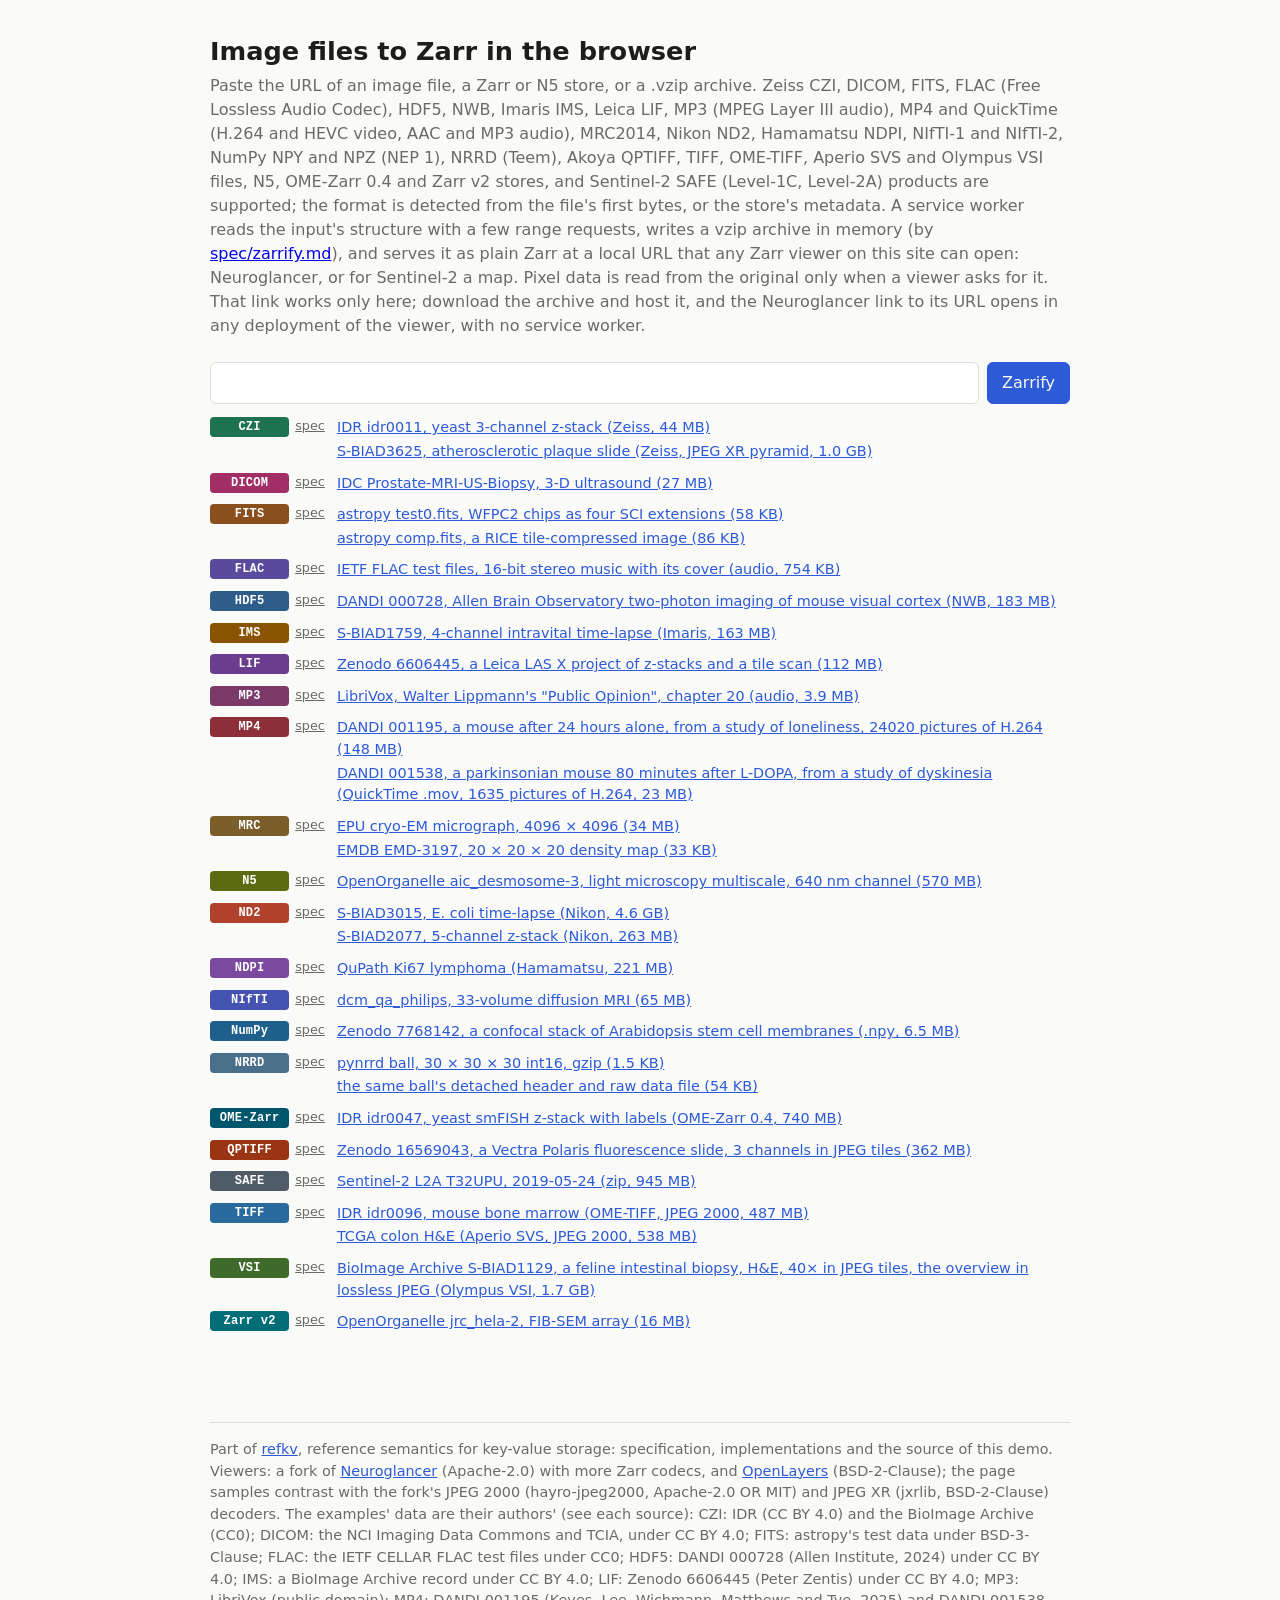
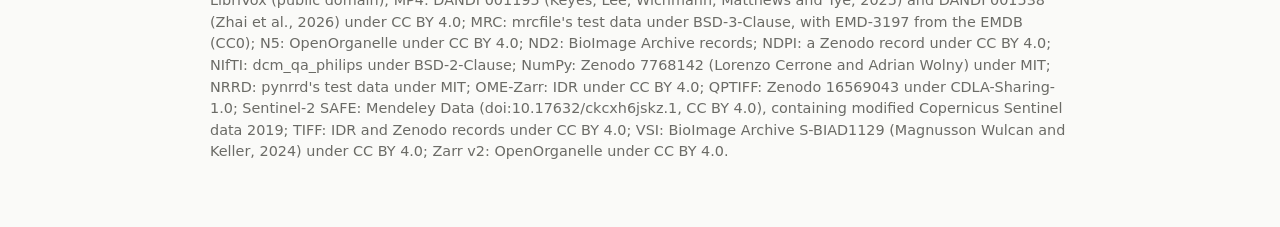
==== image-to-zarr/index.html @ edcdbd40 "chore(pages): build image-to-zarr from d-v-b/refkv@c0ade22a and d-v-b/neuroglancer@aa6cfc70" ====
<!doctype html>
<html lang="en">
<head>
<meta charset="utf-8">
<meta name="viewport" content="width=device-width, initial-scale=1">
<title>Image files to Zarr in the browser</title>
<meta name="description" content="Paste the URL of a remote image file or store, such as an OME-TIFF, a Zeiss CZI, a DICOM, an N5 or a Sentinel-2 SAFE product: a service worker zarrifies it into a vzip archive in the browser and serves it as plain Zarr, opened here in Neuroglancer or on a map. Host the archive, and its Neuroglancer link opens anywhere.">
<style>
  :root {
    --bg: #fafaf8; --fg: #1d1d1b; --muted: #6b6b66; --line: #deddd8;
    --panel: #ffffff; --accent: #2d5bd7; --error: #b3261e;
    font-family: ui-sans-serif, system-ui, -apple-system, "Segoe UI", sans-serif;
  }
  @media (prefers-color-scheme: dark) {
    :root { --bg: #141413; --fg: #ecebe6; --muted: #9b9a94; --line: #34332f;
      --panel: #1d1d1b; --accent: #8aa8ff; --error: #f2b8b5; }
  }
  body { background: var(--bg); color: var(--fg); margin: 0; line-height: 1.5; }
  main { max-width: 860px; margin: 0 auto; padding: 32px 16px 64px; }
  h1 { font-size: 1.6rem; margin: 0 0 4px; }
  p.lede { color: var(--muted); margin: 0 0 24px; }
  form { display: flex; gap: 8px; flex-wrap: wrap; }
  select { font: inherit; padding: 2px 4px; border: 1px solid var(--line); border-radius: 4px; background: var(--panel); color: var(--fg); }
  input { flex: 1 1 420px; min-width: 0; padding: 8px 10px; font: inherit; font-size: 0.9rem;
    border: 1px solid var(--line); border-radius: 6px; background: var(--panel); color: var(--fg); }
  button, a.button { padding: 8px 14px; font: inherit; border-radius: 6px; border: 1px solid var(--accent);
    background: var(--accent); color: var(--bg); cursor: pointer; text-decoration: none; display: inline-block; }
  a.button.secondary { background: transparent; color: var(--accent); }
  #status { margin: 16px 0; color: var(--muted); min-height: 1.5em; }
  #status.error { color: var(--error); }
  section { background: var(--panel); border: 1px solid var(--line); border-radius: 8px; padding: 16px; margin-top: 16px; }
  code { font-family: ui-monospace, "SF Mono", Menlo, monospace; font-size: 0.85rem; word-break: break-all; }
  table { border-collapse: collapse; width: 100%; font-size: 0.9rem; margin: 8px 0 16px; }
  th, td { text-align: left; padding: 4px 8px; border-bottom: 1px solid var(--line); }
  th { color: var(--muted); font-weight: 500; }
  .actions { display: flex; gap: 8px; flex-wrap: wrap; }
  .examples { font-size: 0.9rem; color: var(--muted); margin: 12px 0 0; padding: 0; list-style: none;
    display: grid; grid-template-columns: max-content 1fr; gap: 8px 12px; }
  .examples dt { display: flex; align-items: baseline; gap: 6px; white-space: nowrap; }
  .examples dd { margin: 0; }
  .examples dd a { color: var(--accent); display: block; padding: 1px 0; }
  .examples a.spec { color: var(--muted); font-size: 0.8rem; }
  /* a format's name, on its own color (each dark enough for white text in either theme) */
  .fmt { display: inline-block; min-width: 6.6em; box-sizing: border-box; text-align: center; padding: 1px 7px; border-radius: 4px;
    background: var(--fmt); color: #fff; font: 600 0.75rem/1.5 ui-monospace, "SF Mono", Menlo, monospace;
    letter-spacing: 0.02em; }
  @media (max-width: 560px) { .examples { grid-template-columns: 1fr; gap: 2px 12px; } .examples dd { margin-bottom: 8px; } }
  [hidden] { display: none !important; }
  .table { overflow-x: auto; }
  #view-row { margin: 4px 0; }
  #view-note { color: var(--muted); }
  p.share { color: var(--muted); font-size: 0.9rem; margin: 12px 0 0; }
  footer { margin-top: 48px; padding-top: 16px; border-top: 1px solid var(--line); font-size: 0.9rem; color: var(--muted); }
  footer a { color: var(--accent); }
</style>
</head>
<body>
<main>
  <h1>Image files to Zarr in the browser</h1>
  <p class="lede">Paste the URL of an image file, a Zarr or N5 store, or a .vzip archive.
    Zeiss CZI, DICOM, FITS, FLAC (Free Lossless Audio Codec), HDF5, NWB, Imaris IMS, Leica LIF, MP3 (MPEG Layer III audio), MP4 and QuickTime (H.264 and HEVC video, AAC and MP3 audio), MRC2014, Nikon ND2, Hamamatsu NDPI, NIfTI-1 and NIfTI-2, NumPy NPY and NPZ (NEP 1), NRRD (Teem), Akoya QPTIFF, TIFF, OME-TIFF, Aperio SVS and Olympus VSI files, N5, OME-Zarr 0.4 and Zarr v2 stores, and Sentinel-2 SAFE (Level-1C, Level-2A) products are supported;
    the format is detected from the file's
    first bytes, or the store's metadata. A service worker reads the input's structure with a few range
    requests, writes a vzip archive in memory (by <a href="https://github.com/d-v-b/refkv/blob/main/spec/zarrify.md">spec/zarrify.md</a>),
    and serves it as plain Zarr at a local URL that any Zarr viewer on this site can open: Neuroglancer, or
    for Sentinel-2 a map. Pixel data is read from the original only when a viewer asks for it.
    That link works only here; download the archive and host it, and the Neuroglancer link to its URL
    opens in any deployment of the viewer, with no service worker.</p>
  <form id="form">
    <input id="url" type="url" required aria-label="image file or refkv URL">
    <button type="submit">Zarrify</button>
  </form>
  <!-- The blocks between `profiles:` markers are filled by js/build.mjs from the profile registry
       (spec/zarrify/profiles/) and each format's demo/examples/<format>.html, with its
       examples' sources and licenses. -->
  <dl class="examples" aria-label="examples, by format">
    <!-- source: IDR idr0011 (CC BY 4.0); BioImage Archive S-BIAD3625 (CC0). -->
    <dt><span class="fmt" style="--fmt: #1d7350">CZI</span> <a class="spec" href="https://github.com/d-v-b/refkv/blob/main/spec/zarrify/czi.md" title="how refkv zarrifies CZI">spec</a></dt>
    <dd><a href="#" id="example-czi" data-url="https://ftp.ebi.ac.uk/pub/databases/IDR/idr0011-ledesmafernandez-dad4/20150826-peter_thorpe/Stinger%20plates-extra%20images%20screen%20T34%20x%20TS-more%20repeats/Plate1-Blue-A_TS-Stinger/Plate1-Blue-A-02-Scene-1-P2-E1-01.czi">IDR idr0011, yeast 3-channel z-stack (Zeiss, 44 MB)</a>
      <a href="#" id="example-czi-pyramid" data-url="https://ftp.ebi.ac.uk/biostudies/fire/S-BIAD/625/S-BIAD3625/Files/Elena_Kratz_atherosclerosis/ID4.czi">S-BIAD3625, atherosclerotic plaque slide (Zeiss, JPEG XR pyramid, 1.0 GB)</a></dd>
    <!-- source: Prostate-MRI-US-Biopsy, via the NCI Imaging Data Commons (CC BY 4.0; TCIA, doi:10.7937/TCIA.2020.A61IOC1A). -->
    <dt><span class="fmt" style="--fmt: #a12f66">DICOM</span> <a class="spec" href="https://github.com/d-v-b/refkv/blob/main/spec/zarrify/dicom.md" title="how refkv zarrifies DICOM">spec</a></dt>
    <dd><a href="#" id="example-dicom" data-url="https://idc-open-data.s3.amazonaws.com/d8d93a71-dfc8-43da-90ca-11e9aaf45cfe/8afac71d-a7c8-4ca4-b4c0-2e0261dfa384.dcm">IDC Prostate-MRI-US-Biopsy, 3-D ultrasound (27 MB)</a></dd>
    <!-- source: astropy's test data (BSD-3-Clause), https://github.com/astropy/astropy: a WFPC2 multi-extension file and a RICE tile-compressed image. -->
    <dt><span class="fmt" style="--fmt: #8a4f1d">FITS</span> <a class="spec" href="https://github.com/d-v-b/refkv/blob/main/spec/zarrify/fits.md" title="how refkv zarrifies FITS">spec</a></dt>
    <dd><a href="#" id="example-fits" data-url="https://raw.githubusercontent.com/astropy/astropy/7d7cf6d2d3e8b1e381e980278d071067b4b25241/astropy/io/fits/tests/data/test0.fits">astropy test0.fits, WFPC2 chips as four SCI extensions (58 KB)</a>
      <a href="#" id="example-fits-rice" data-url="https://raw.githubusercontent.com/astropy/astropy/7d7cf6d2d3e8b1e381e980278d071067b4b25241/astropy/io/fits/tests/data/comp.fits">astropy comp.fits, a RICE tile-compressed image (86 KB)</a></dd>
    <!-- source: the IETF CELLAR working group's FLAC decoder testbench (CC0), https://github.com/ietf-wg-cellar/flac-test-files: "57 - PNG PICTURE", 16-bit stereo music with a 960 x 540 PNG front cover, pinned to a commit. -->
    <dt><span class="fmt" style="--fmt: #5a4a9c">FLAC</span> <a class="spec" href="https://github.com/d-v-b/refkv/blob/main/spec/zarrify/flac.md" title="how refkv zarrifies FLAC">spec</a></dt>
    <dd><a href="#" id="example-flac" data-url="https://raw.githubusercontent.com/ietf-wg-cellar/flac-test-files/aa7b0c6cf32994c106ae517a08134c28a96ff5b2/subset/57%20-%20PNG%20PICTURE.flac">IETF FLAC test files, 16-bit stereo music with its cover (audio, 754 KB)</a></dd>
    <!-- source: DANDI 000728 version 0.240827.1809 (CC BY 4.0, doi:10.48324/dandi.000728/0.240827.1809), the Allen Institute's "Visual Coding - Optical Physiology" (Allen Brain Observatory): mouse 491604967's session 501343881, stimulus set C (sub-491604967/sub-491604967_ses-501343881-StimC_behavior+image+ophys.nwb), an NWB file of 9125 objects, of which the page shows those Neuroglancer decodes, first the two-photon imaging plane's maximum intensity projection (its traces and stimulus movies are deflated, numcodecs.zlib, which the Neuroglancer fork does not decode); served by DANDI's S3 bucket with CORS; its blob URL names its content, so it does not change. -->
    <dt><span class="fmt" style="--fmt: #2f5d8a">HDF5</span> <a class="spec" href="https://github.com/d-v-b/refkv/blob/main/spec/zarrify/hdf5.md" title="how refkv zarrifies HDF5">spec</a></dt>
    <dd><a href="#" id="example-hdf5" data-url="https://dandiarchive.s3.amazonaws.com/blobs/0a5/f64/0a5f6405-d361-4d9e-8fde-8ca00be0f3b4">DANDI 000728, Allen Brain Observatory two-photon imaging of mouse visual cortex (NWB, 183 MB)</a></dd>
    <!-- source: BioImage Archive S-BIAD1759 (CC BY 4.0). -->
    <dt><span class="fmt" style="--fmt: #8a5300">IMS</span> <a class="spec" href="https://github.com/d-v-b/refkv/blob/main/spec/zarrify/ims.md" title="how refkv zarrifies IMS">spec</a></dt>
    <dd><a href="#" id="example-ims" data-url="https://ftp.ebi.ac.uk/biostudies/fire/S-BIAD/759/S-BIAD1759/Files/BEHAV3D_Tumor_Profiler/DMG/2430F12/2430F12_pos1_CL1_1.ims">S-BIAD1759, 4-channel intravital time-lapse (Imaris, 163 MB)</a></dd>
    <!-- source: Zenodo 6606445 (CC BY 4.0, doi:10.5281/zenodo.6606445), "Leica lif-file which does not open well with bioformats" by Peter Zentis: a LAS X project of z-stacks and a tile scan with its merged image. Zenodo can be slow to serve range requests. -->
    <dt><span class="fmt" style="--fmt: #6a3d8f">LIF</span> <a class="spec" href="https://github.com/d-v-b/refkv/blob/main/spec/zarrify/lif.md" title="how refkv zarrifies LIF">spec</a></dt>
    <dd><a href="#" id="example-lif" data-url="https://zenodo.org/api/records/6606445/files/Project007.lif/content">Zenodo 6606445, a Leica LAS X project of z-stacks and a tile scan (112 MB)</a></dd>
    <!-- source: LibriVox (public domain), chapter 20 of "Public Opinion" by Walter Lippmann, read for LibriVox: MPEG-2 mono at 22.05 kHz, 64 kbps, on the Internet Archive, which redirects the download to a mirror that serves it with CORS. -->
    <dt><span class="fmt" style="--fmt: #7c3a6b">MP3</span> <a class="spec" href="https://github.com/d-v-b/refkv/blob/main/spec/zarrify/mp3.md" title="how refkv zarrifies MP3">spec</a></dt>
    <dd><a href="#" id="example-mp3" data-url="https://archive.org/download/public_opinion_1312_librivox/publicopinion_20_lippmann_64kb.mp3">LibriVox, Walter Lippmann's "Public Opinion", chapter 20 (audio, 3.9 MB)</a></dd>
    <!-- source: DANDI 001195 version 0.250408.1733 (CC BY 4.0, doi:10.48324/dandi.001195/0.250408.1733), "Separable Dorsal Raphe Dopamine Projections Mediate the Facets of Loneliness-like State" (Keyes, Lee, Wichmann, Matthews and Tye, 2025): the behavior video of subject C370's session "24hr isolated, Stim OFF" (sub-C370/sub-C370_ses-20230312T162000_image+ophys/9967e37f-3fdd-4c30-b689-4eeccfe108f6_external_file_0.mp4), served by DANDI's S3 bucket with CORS; its blob URL names its content, so it does not change. -->
    <!-- source: DANDI 001538 version 0.260527.1302 (CC BY 4.0, doi:10.48324/dandi.001538/0.260527.1302), "State-dependent modulation of spiny projection neurons controls levodopa-induced dyskinesia in a mouse model of Parkinson's disease" (Zhai, Cui, Wokosin, Tkatch, Crittenden, Graybiel and Surmeier, 2026): the behavior video of CDGI knockout mouse 07272018, hemiparkinsonian from a 6-OHDA lesion, 80 minutes after L-DOPA, for contralateral rotation (sub-CDGI-mouse-07272018/sub-CDGI-mouse-07272018_ses-pan++ON++none++CDGIKO++20180718_image/8275f9c1-f3d4-4c98-b9ea-0c4ff5e3b133_external_file_0.mov). A QuickTime file from Apple's encoder, whose version 0 ctts box has negative offsets; served by DANDI's S3 bucket with CORS, its blob URL naming its content. -->
    <dt><span class="fmt" style="--fmt: #8c2f39">MP4</span> <a class="spec" href="https://github.com/d-v-b/refkv/blob/main/spec/zarrify/mp4.md" title="how refkv zarrifies MP4">spec</a></dt>
    <dd><a href="#" id="example-mp4" data-url="https://dandiarchive.s3.amazonaws.com/blobs/151/10e/15110e7e-60b5-4a1a-8583-695eedb16c0e">DANDI 001195, a mouse after 24 hours alone, from a study of loneliness, 24020 pictures of H.264 (148 MB)</a>
      <a href="#" id="example-mov" data-url="https://dandiarchive.s3.amazonaws.com/blobs/7af/b9b/7afb9b42-6f3f-46d4-b136-4418514c366e">DANDI 001538, a parkinsonian mouse 80 minutes after L-DOPA, from a study of dyskinesia (QuickTime .mov, 1635 pictures of H.264, 23 MB)</a></dd>
    <!-- source: mrcfile's test data (BSD-3-Clause), https://github.com/ccpem/mrcfile: an EPU micrograph with an FEI2 extended header, and EMDB entry EMD-3197 (CC0). -->
    <dt><span class="fmt" style="--fmt: #7b5e2a">MRC</span> <a class="spec" href="https://github.com/d-v-b/refkv/blob/main/spec/zarrify/mrc.md" title="how refkv zarrifies MRC">spec</a></dt>
    <dd><a href="#" id="example-mrc" data-url="https://raw.githubusercontent.com/ccpem/mrcfile/64b0fb9ce0d921b902a06fe94d43e8d642b33d7d/tests/test_data/epu2.9_example.mrc">EPU cryo-EM micrograph, 4096 × 4096 (34 MB)</a>
      <a href="#" id="example-mrc-map" data-url="https://raw.githubusercontent.com/ccpem/mrcfile/64b0fb9ce0d921b902a06fe94d43e8d642b33d7d/tests/test_data/EMD-3197.map">EMDB EMD-3197, 20 × 20 × 20 density map (33 KB)</a></dd>
    <!-- source: OpenOrganelle aic_desmosome-3, the 640 nm light microscopy channel (Janelia COSEM, CC BY 4.0 per the AWS Open Data registry entry for janelia-cosem-datasets). Its FIB-SEM volumes are not used because each lists more than the store limit of 100000 objects. -->
    <dt><span class="fmt" style="--fmt: #5c6a12">N5</span> <a class="spec" href="https://github.com/d-v-b/refkv/blob/main/spec/zarrify/n5.md" title="how refkv zarrifies N5">spec</a></dt>
    <dd><a href="#" id="example-n5" data-url="https://janelia-cosem-datasets.s3.amazonaws.com/aic_desmosome-3/aic_desmosome-3.n5/lm/lm_640/">OpenOrganelle aic_desmosome-3, light microscopy multiscale, 640 nm channel (570 MB)</a></dd>
    <!-- source: BioImage Archive S-BIAD3015 and S-BIAD2077 (EMBL-EBI BioImage Archive). -->
    <dt><span class="fmt" style="--fmt: #b0422c">ND2</span> <a class="spec" href="https://github.com/d-v-b/refkv/blob/main/spec/zarrify/nd2.md" title="how refkv zarrifies ND2">spec</a></dt>
    <dd><a href="#" id="example-nd2" data-url="https://ftp.ebi.ac.uk/biostudies/fire/S-BIAD/015/S-BIAD3015/Files/1-SR_1_9_6hPre-C_MC1.nd2">S-BIAD3015, E. coli time-lapse (Nikon, 4.6 GB)</a>
      <a href="#" id="example-nd2-zstack" data-url="https://ftp.ebi.ac.uk/biostudies/fire/S-BIAD/077/S-BIAD2077/Files/373_230614_A1_Blk_Reg2_40x.nd2">S-BIAD2077, 5-channel z-stack (Nikon, 263 MB)</a></dd>
    <!-- source: QuPath's Ki67 lymphoma tutorial slide (Zenodo 18302140, CC BY 4.0). Zenodo can be slow to serve range requests. -->
    <dt><span class="fmt" style="--fmt: #7a4aa0">NDPI</span> <a class="spec" href="https://github.com/d-v-b/refkv/blob/main/spec/zarrify/ndpi.md" title="how refkv zarrifies NDPI">spec</a></dt>
    <dd><a href="#" id="example-ndpi" data-url="https://zenodo.org/api/records/18302140/files/ki67_lymphoma.ndpi/content">QuPath Ki67 lymphoma (Hamamatsu, 221 MB)</a></dd>
    <!-- source: dcm_qa_philips by Chris Rorden (BSD-2-Clause), https://github.com/neurolabusc/dcm_qa_philips. -->
    <dt><span class="fmt" style="--fmt: #4553b0">NIfTI</span> <a class="spec" href="https://github.com/d-v-b/refkv/blob/main/spec/zarrify/nifti.md" title="how refkv zarrifies NIfTI">spec</a></dt>
    <dd><a href="#" id="example-nifti" data-url="https://raw.githubusercontent.com/neurolabusc/dcm_qa_philips/74efdbc01eb62540fbb702787c3a7a2c0e22f9eb/Ref/DT_HIGH_32DIR_SENSE_1201.nii">dcm_qa_philips, 33-volume diffusion MRI (65 MB)</a></dd>
    <!-- source: Zenodo 7768142 (MIT, doi:10.5281/zenodo.7768142), the BioImage Model Zoo's "3D UNet Arabidopsis Apical Stem Cells" by Lorenzo Cerrone and Adrian Wolny: its test input, a float32 confocal stack of an Arabidopsis thaliana shoot apical meristem's cell membranes, shape (1, 1, 100, 128, 128). -->
    <dt><span class="fmt" style="--fmt: #1f5f8b">NumPy</span> <a class="spec" href="https://github.com/d-v-b/refkv/blob/main/spec/zarrify/npy.md" title="how refkv zarrifies NumPy">spec</a></dt>
    <dd><a href="#" id="example-npy" data-url="https://zenodo.org/api/records/7768142/files/test_input.npy/content">Zenodo 7768142, a confocal stack of Arabidopsis stem cell membranes (.npy, 6.5 MB)</a></dd>
    <!-- source: pynrrd's test data (MIT), https://github.com/mhe/pynrrd: a 30 × 30 × 30 binary ball, gzip-encoded, and its raw data behind a detached header. -->
    <dt><span class="fmt" style="--fmt: #4a6f8a">NRRD</span> <a class="spec" href="https://github.com/d-v-b/refkv/blob/main/spec/zarrify/nrrd.md" title="how refkv zarrifies NRRD">spec</a></dt>
    <dd><a href="#" id="example-nrrd" data-url="https://raw.githubusercontent.com/mhe/pynrrd/96bf87b78bde03987c09346ceffe0bb85a8f4214/nrrd/tests/data/BallBinary30x30x30_gz.nrrd">pynrrd ball, 30 × 30 × 30 int16, gzip (1.5 KB)</a>
      <a href="#" id="example-nrrd-detached" data-url="https://raw.githubusercontent.com/mhe/pynrrd/96bf87b78bde03987c09346ceffe0bb85a8f4214/nrrd/tests/data/BallBinary30x30x30.nhdr">the same ball's detached header and raw data file (54 KB)</a></dd>
    <!-- source: IDR idr0047 (CC BY 4.0). -->
    <dt><span class="fmt" style="--fmt: #00566b">OME-Zarr</span> <a class="spec" href="https://github.com/d-v-b/refkv/blob/main/spec/zarrify/ome-zarr.md" title="how refkv zarrifies OME-Zarr">spec</a></dt>
    <dd><a href="#" id="example-ome-zarr" data-url="https://uk1s3.embassy.ebi.ac.uk/idr/zarr/v0.4/idr0047A/4496763.zarr/">IDR idr0047, yeast smFISH z-stack with labels (OME-Zarr 0.4, 740 MB)</a></dd>
    <!-- source: Zenodo 16569043 (CDLA-Sharing-1.0, doi:10.5281/zenodo.16569043), a Vectra Polaris fluorescence slide shared to report a QuPath rendering issue: 3 channels, 71472 x 61440 pixels, 9 levels of JPEG tiles. Akoya's own samples, on downloads.openmicroscopy.org, are not served with CORS. -->
    <dt><span class="fmt" style="--fmt: #9a3412">QPTIFF</span> <a class="spec" href="https://github.com/d-v-b/refkv/blob/main/spec/zarrify/qptiff.md" title="how refkv zarrifies QPTIFF">spec</a></dt>
    <dd><a href="#" id="example-qptiff" data-url="https://zenodo.org/api/records/16569043/files/2025-07-15_13_13_34.qptiff/content">Zenodo 16569043, a Vectra Polaris fluorescence slide, 3 channels in JPEG tiles (362 MB)</a></dd>
    <!-- source: Sentinel-2 L2A tile T32UPU of 2019-05-24, from Mendeley Data doi:10.17632/ckcxh6jskz.1 by Lukas Graf (CC BY 4.0); contains modified Copernicus Sentinel data 2019. The URL is Mendeley's own S3 object, which may not stay stable. -->
    <dt><span class="fmt" style="--fmt: #4f5b66">SAFE</span> <a class="spec" href="https://github.com/d-v-b/refkv/blob/main/spec/zarrify/safe.md" title="how refkv zarrifies SAFE">spec</a></dt>
    <dd><a href="#" id="example-safe" data-url="https://prod-dcd-datasets-public-files-eu-west-1.s3.eu-west-1.amazonaws.com/4ee3c7fe-7ed9-489f-98d7-708ba7f426f9">Sentinel-2 L2A T32UPU, 2019-05-24 (zip, 945 MB)</a></dd>
    <!-- source: IDR idr0096 (CC BY 4.0); TCGA-CM-4752 (Zenodo 7189465, CC BY 4.0). Zenodo can be slow to serve range requests. -->
    <dt><span class="fmt" style="--fmt: #2b6a9e">TIFF</span> <a class="spec" href="https://github.com/d-v-b/refkv/blob/main/spec/zarrify/tiff.md" title="how refkv zarrifies TIFF">spec</a></dt>
    <dd><a href="#" id="example" data-url="https://ftp.ebi.ac.uk/pub/databases/IDR/idr0096-tratwal-marrowquant/20210609-ftp-ome-tiffs/4000_d11_m5_LT_2%20(20x_01).ome.tiff">IDR idr0096, mouse bone marrow (OME-TIFF, JPEG 2000, 487 MB)</a>
      <a href="#" id="example-svs" data-url="https://zenodo.org/api/records/7189465/files/TCGA-CM-4752.svs/content">TCGA colon H&amp;E (Aperio SVS, JPEG 2000, 538 MB)</a></dd>
    <!-- source: BioImage Archive S-BIAD1129 (CC BY 4.0, doi:10.6019/S-BIAD1129), "Artificial intelligence-based quantification of lymphocytes in feline small intestinal biopsies" (Magnusson Wulcan and Keller, 2024): test slide q1ip, a small intestine with T cell lymphoma, as its .vsi file and the _q1ip_ directory of tile files beside it, served by EMBL-EBI's FTP over HTTPS with CORS. OME's CellSens samples, on downloads.openmicroscopy.org, are not served with CORS. -->
    <dt><span class="fmt" style="--fmt: #3f6b2a">VSI</span> <a class="spec" href="https://github.com/d-v-b/refkv/blob/main/spec/zarrify/vsi.md" title="how refkv zarrifies VSI">spec</a></dt>
    <dd><a href="#" id="example-vsi" data-url="https://ftp.ebi.ac.uk/biostudies/fire/S-BIAD/129/S-BIAD1129/Files/AI_FeBx/test_wsis/q1ip.vsi">BioImage Archive S-BIAD1129, a feline intestinal biopsy, H&amp;E, 40× in JPEG tiles, the overview in lossless JPEG (Olympus VSI, 1.7 GB)</a></dd>
    <!-- source: OpenOrganelle jrc_hela-2 (Janelia COSEM, CC BY 4.0). -->
    <dt><span class="fmt" style="--fmt: #006d77">Zarr v2</span> <a class="spec" href="https://github.com/d-v-b/refkv/blob/main/spec/zarrify/zarr2.md" title="how refkv zarrifies Zarr v2">spec</a></dt>
    <dd><a href="#" id="example-zarr2" data-url="https://janelia-cosem-datasets.s3.amazonaws.com/jrc_hela-2/jrc_hela-2.zarr/recon-1/em/fibsem-uint8/s4/">OpenOrganelle jrc_hela-2, FIB-SEM array (16 MB)</a></dd>
  </dl>
  <div id="status" role="status"></div>
  <section id="result" hidden>
    <div><strong id="name"></strong></div>
    <div id="view-row" hidden><label>Show <select id="view" aria-label="what to show"></select></label></div>
    <div id="view-note"></div>
    <div>Neuroglancer source: <code id="zarr-url"></code></div>
    <div class="table"><table><thead><tr><th>array</th><th>shape</th><th>chunk</th><th>data type</th><th>codecs</th></tr></thead>
      <tbody id="levels"></tbody></table></div>
    <div class="actions">
      <a class="button" id="open-ng" target="_blank" rel="noopener">Open in Neuroglancer</a>
      <a class="button" id="open-map" target="_blank" rel="noopener" hidden>View on a map</a>
      <a class="button secondary" id="download">Download .vzip</a>
    </div>
    <p class="share" id="share-local">This Neuroglancer link opens only on this site, in a browser where this page
      has zarrified the file: the page's service worker answers its reads. To share a link, download the .vzip,
      put it on a server that allows cross-origin reads (CORS), and open its URL here. The link then names the
      archive (<code>&lt;archive url&gt;|vzip:&lt;path&gt;|zarr3:</code>), which any deployment of the Neuroglancer fork opens.
      The archive refers to the original's bytes by URL, so it stays small, and pins each source's size.</p>
    <p class="share" id="share-archive" hidden>This Neuroglancer link names the archive itself
      (<code>&lt;archive url&gt;|vzip:&lt;path&gt;|zarr3:</code>): share it, and any deployment of the Neuroglancer
      fork opens it, with no service worker.</p>
  </section>
  <footer>Part of <a href="https://github.com/d-v-b/refkv">refkv</a>, reference semantics for key-value storage: specification, implementations and the source of this demo.
    Viewers: a fork of <a href="https://github.com/google/neuroglancer">Neuroglancer</a> (Apache-2.0) with
    more Zarr codecs, and <a href="https://openlayers.org/">OpenLayers</a> (BSD-2-Clause); the page samples
    contrast with the fork's JPEG 2000 (hayro-jpeg2000, Apache-2.0 OR MIT) and JPEG XR (jxrlib, BSD-2-Clause) decoders.
    The examples' data are their authors' (see each source):
    CZI: IDR (CC BY 4.0) and the BioImage Archive (CC0); DICOM: the NCI Imaging Data Commons and TCIA, under CC BY 4.0; FITS: astropy's test data under BSD-3-Clause; FLAC: the IETF CELLAR FLAC test files under CC0; HDF5: DANDI 000728 (Allen Institute, 2024) under CC BY 4.0; IMS: a BioImage Archive record under CC BY 4.0; LIF: Zenodo 6606445 (Peter Zentis) under CC BY 4.0; MP3: LibriVox (public domain); MP4: DANDI 001195 (Keyes, Lee, Wichmann, Matthews and Tye, 2025) and DANDI 001538 (Zhai et al., 2026) under CC BY 4.0; MRC: mrcfile's test data under BSD-3-Clause, with EMD-3197 from the EMDB (CC0); N5: OpenOrganelle under CC BY 4.0; ND2: BioImage Archive records; NDPI: a Zenodo record under CC BY 4.0; NIfTI: dcm_qa_philips under BSD-2-Clause; NumPy: Zenodo 7768142 (Lorenzo Cerrone and Adrian Wolny) under MIT; NRRD: pynrrd's test data under MIT; OME-Zarr: IDR under CC BY 4.0; QPTIFF: Zenodo 16569043 under CDLA-Sharing-1.0; Sentinel-2 SAFE: Mendeley Data (doi:10.17632/ckcxh6jskz.1, CC BY 4.0), containing modified Copernicus Sentinel data 2019; TIFF: IDR and Zenodo records under CC BY 4.0; VSI: BioImage Archive S-BIAD1129 (Magnusson Wulcan and Keller, 2024) under CC BY 4.0; Zarr v2: OpenOrganelle under CC BY 4.0.</footer>
</main>
<script type="module" src="demo.js"></script>
</body>
</html>
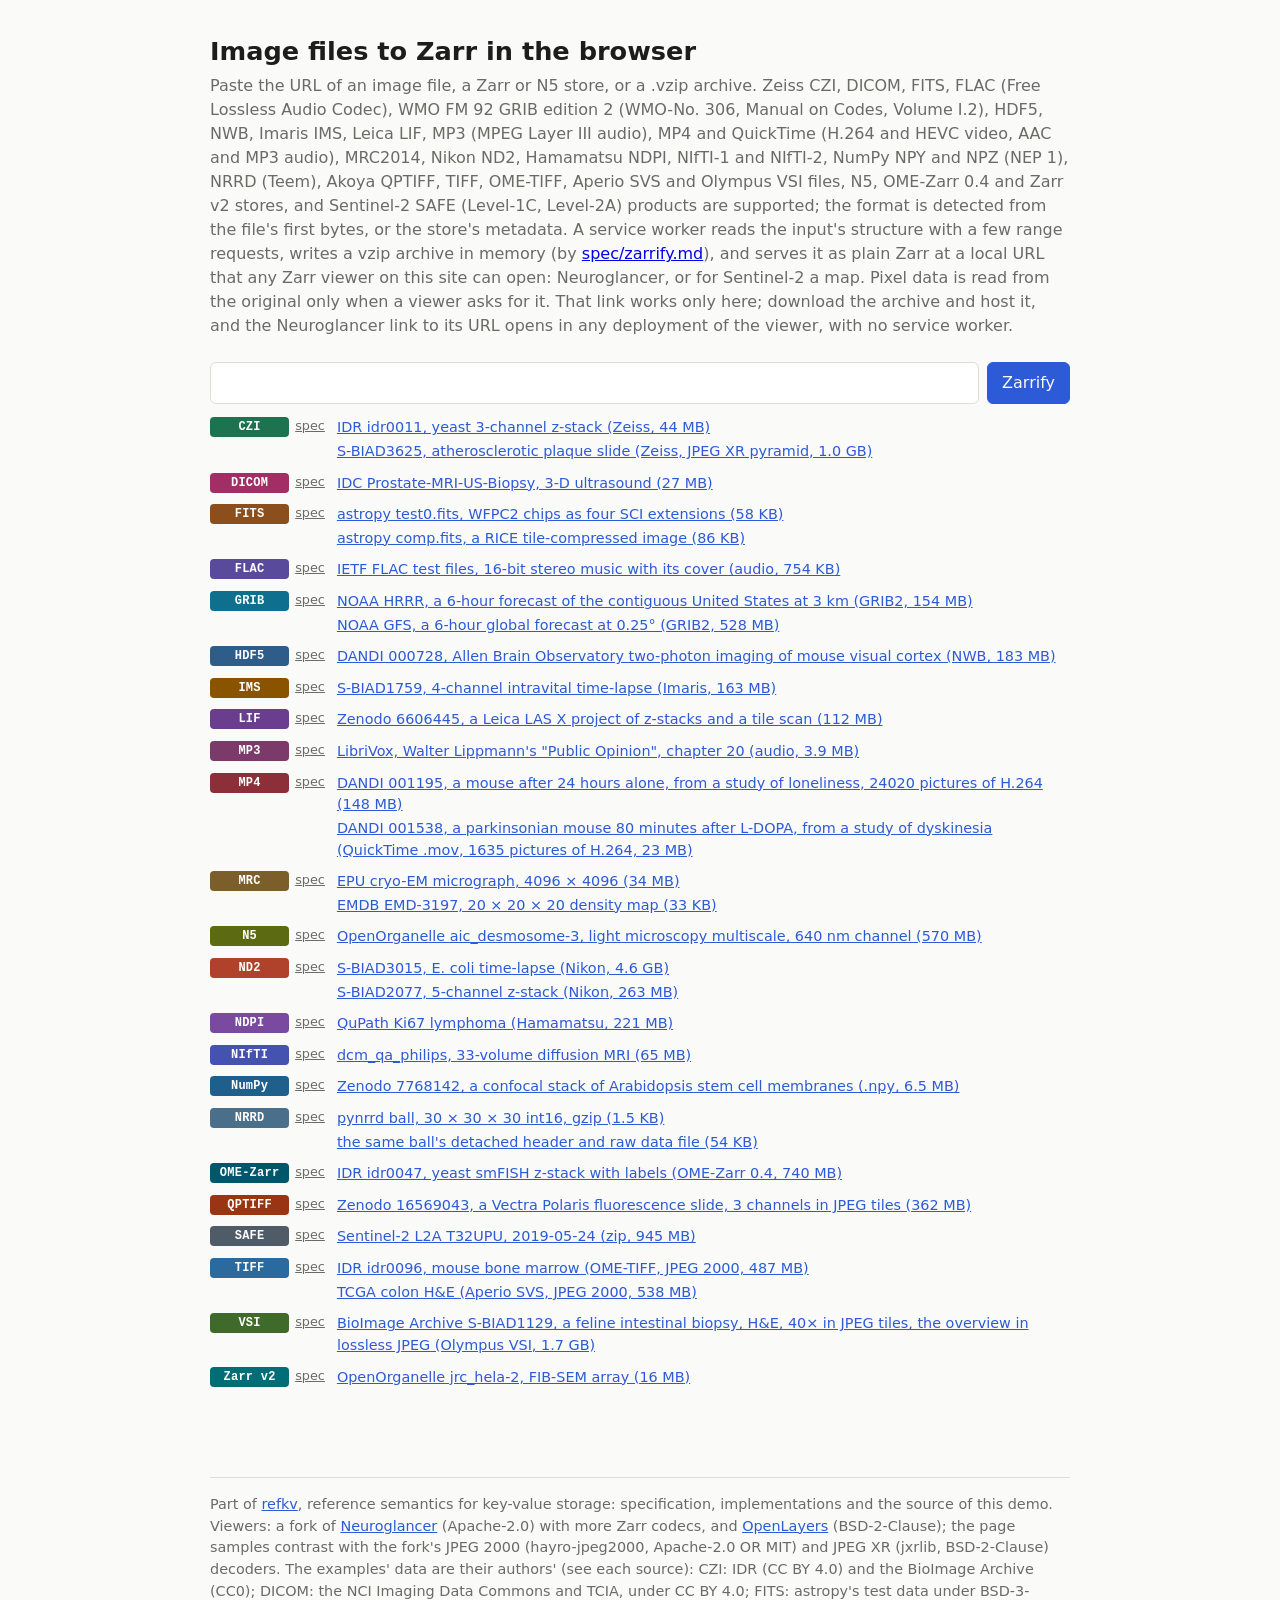
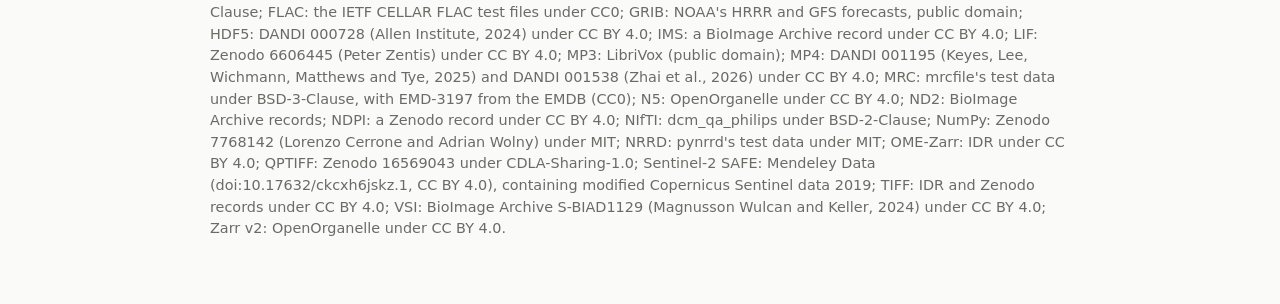
==== commit cb415e2b: "chore(pages): build image-to-zarr from d-v-b/refkv@10afa203 and d-v-b/neuroglancer@775c78ef" ====
--- a/image-to-zarr/index.html
+++ b/image-to-zarr/index.html
@@ -50,6 +50,13 @@
   #view-row { margin: 4px 0; }
   #view-note { color: var(--muted); }
   p.share { color: var(--muted); font-size: 0.9rem; margin: 12px 0 0; }
+  #python h2 { font-size: 1rem; margin: 20px 0 4px; }
+  #python p { color: var(--muted); font-size: 0.9rem; margin: 0 0 8px; }
+  #python p a { color: var(--accent); }
+  #python pre { background: var(--bg); border: 1px solid var(--line); border-radius: 6px; padding: 12px;
+    overflow-x: auto; margin: 0 0 8px; }
+  #python pre code { word-break: normal; white-space: pre; }
+  button.secondary { background: transparent; color: var(--accent); }
   footer { margin-top: 48px; padding-top: 16px; border-top: 1px solid var(--line); font-size: 0.9rem; color: var(--muted); }
   footer a { color: var(--accent); }
 </style>
@@ -58,7 +65,7 @@
 <main>
   <h1>Image files to Zarr in the browser</h1>
   <p class="lede">Paste the URL of an image file, a Zarr or N5 store, or a .vzip archive.
-    Zeiss CZI, DICOM, FITS, FLAC (Free Lossless Audio Codec), HDF5, NWB, Imaris IMS, Leica LIF, MP3 (MPEG Layer III audio), MP4 and QuickTime (H.264 and HEVC video, AAC and MP3 audio), MRC2014, Nikon ND2, Hamamatsu NDPI, NIfTI-1 and NIfTI-2, NumPy NPY and NPZ (NEP 1), NRRD (Teem), Akoya QPTIFF, TIFF, OME-TIFF, Aperio SVS and Olympus VSI files, N5, OME-Zarr 0.4 and Zarr v2 stores, and Sentinel-2 SAFE (Level-1C, Level-2A) products are supported;
+    Zeiss CZI, DICOM, FITS, FLAC (Free Lossless Audio Codec), WMO FM 92 GRIB edition 2 (WMO-No. 306, Manual on Codes, Volume I.2), HDF5, NWB, Imaris IMS, Leica LIF, MP3 (MPEG Layer III audio), MP4 and QuickTime (H.264 and HEVC video, AAC and MP3 audio), MRC2014, Nikon ND2, Hamamatsu NDPI, NIfTI-1 and NIfTI-2, NumPy NPY and NPZ (NEP 1), NRRD (Teem), Akoya QPTIFF, TIFF, OME-TIFF, Aperio SVS and Olympus VSI files, N5, OME-Zarr 0.4 and Zarr v2 stores, and Sentinel-2 SAFE (Level-1C, Level-2A) products are supported;
     the format is detected from the file's
     first bytes, or the store's metadata. A service worker reads the input's structure with a few range
     requests, writes a vzip archive in memory (by <a href="https://github.com/d-v-b/refkv/blob/main/spec/zarrify.md">spec/zarrify.md</a>),
@@ -88,6 +95,11 @@
     <!-- source: the IETF CELLAR working group's FLAC decoder testbench (CC0), https://github.com/ietf-wg-cellar/flac-test-files: "57 - PNG PICTURE", 16-bit stereo music with a 960 x 540 PNG front cover, pinned to a commit. -->
     <dt><span class="fmt" style="--fmt: #5a4a9c">FLAC</span> <a class="spec" href="https://github.com/d-v-b/refkv/blob/main/spec/zarrify/flac.md" title="how refkv zarrifies FLAC">spec</a></dt>
     <dd><a href="#" id="example-flac" data-url="https://raw.githubusercontent.com/ietf-wg-cellar/flac-test-files/aa7b0c6cf32994c106ae517a08134c28a96ff5b2/subset/57%20-%20PNG%20PICTURE.flac">IETF FLAC test files, 16-bit stereo music with its cover (audio, 754 KB)</a></dd>
+    <!-- source: NOAA's High-Resolution Rapid Refresh (HRRR), the 2026-10-29 00z run's 6-hour forecast of surface fields over the contiguous United States (hrrr.20261029/conus/hrrr.t00z.wrfsfcf06.grib2, a 3 km Lambert conformal grid), from NOAA's Open Data Dissemination bucket, which serves it with CORS and its index (.idx) beside it; a run's files do not change. Public domain (NOAA). -->
+    <!-- source: NOAA's Global Forecast System (GFS), the 2026-10-29 00z run's 6-hour forecast on the 0.25° latitude/longitude grid (gfs.20261029/00/atmos/gfs.t00z.pgrb2.0p25.f006), from the same program's bucket, with CORS and its .idx index. Public domain (NOAA). -->
+    <dt><span class="fmt" style="--fmt: #0f6f8f">GRIB</span> <a class="spec" href="https://github.com/d-v-b/refkv/blob/main/spec/zarrify/grib.md" title="how refkv zarrifies GRIB">spec</a></dt>
+    <dd><a href="#" id="example-grib-hrrr" data-url="https://noaa-hrrr-bdp-pds.s3.amazonaws.com/hrrr.20261029/conus/hrrr.t00z.wrfsfcf06.grib2">NOAA HRRR, a 6-hour forecast of the contiguous United States at 3 km (GRIB2, 154 MB)</a>
+      <a href="#" id="example-grib-gfs" data-url="https://noaa-gfs-bdp-pds.s3.amazonaws.com/gfs.20261029/00/atmos/gfs.t00z.pgrb2.0p25.f006">NOAA GFS, a 6-hour global forecast at 0.25° (GRIB2, 528 MB)</a></dd>
     <!-- source: DANDI 000728 version 0.240827.1809 (CC BY 4.0, doi:10.48324/dandi.000728/0.240827.1809), the Allen Institute's "Visual Coding - Optical Physiology" (Allen Brain Observatory): mouse 491604967's session 501343881, stimulus set C (sub-491604967/sub-491604967_ses-501343881-StimC_behavior+image+ophys.nwb), an NWB file of 9125 objects, of which the page shows those Neuroglancer decodes, first the two-photon imaging plane's maximum intensity projection (its traces and stimulus movies are deflated, numcodecs.zlib, which the Neuroglancer fork does not decode); served by DANDI's S3 bucket with CORS; its blob URL names its content, so it does not change. -->
     <dt><span class="fmt" style="--fmt: #2f5d8a">HDF5</span> <a class="spec" href="https://github.com/d-v-b/refkv/blob/main/spec/zarrify/hdf5.md" title="how refkv zarrifies HDF5">spec</a></dt>
     <dd><a href="#" id="example-hdf5" data-url="https://dandiarchive.s3.amazonaws.com/blobs/0a5/f64/0a5f6405-d361-4d9e-8fde-8ca00be0f3b4">DANDI 000728, Allen Brain Observatory two-photon imaging of mouse visual cortex (NWB, 183 MB)</a></dd>
@@ -170,13 +182,24 @@
     <p class="share" id="share-archive" hidden>This Neuroglancer link names the archive itself
       (<code>&lt;archive url&gt;|vzip:&lt;path&gt;|zarr3:</code>): share it, and any deployment of the Neuroglancer
       fork opens it, with no service worker.</p>
+    <div id="python">
+      <h2>In Python</h2>
+      <p>This script builds the same Zarr hierarchy with refkv and opens it with zarr-python. Its header
+        declares its dependencies (<a href="https://peps.python.org/pep-0723/">PEP 723</a>), so
+        <code id="python-run"></code> runs it, with <a href="https://docs.astral.sh/uv/">uv</a>.</p>
+      <pre><code id="python-code"></code></pre>
+      <div class="actions">
+        <button type="button" class="secondary" id="python-copy">Copy</button>
+        <a class="button secondary" id="python-save">Download script</a>
+      </div>
+    </div>
   </section>
   <footer>Part of <a href="https://github.com/d-v-b/refkv">refkv</a>, reference semantics for key-value storage: specification, implementations and the source of this demo.
     Viewers: a fork of <a href="https://github.com/google/neuroglancer">Neuroglancer</a> (Apache-2.0) with
     more Zarr codecs, and <a href="https://openlayers.org/">OpenLayers</a> (BSD-2-Clause); the page samples
     contrast with the fork's JPEG 2000 (hayro-jpeg2000, Apache-2.0 OR MIT) and JPEG XR (jxrlib, BSD-2-Clause) decoders.
     The examples' data are their authors' (see each source):
-    CZI: IDR (CC BY 4.0) and the BioImage Archive (CC0); DICOM: the NCI Imaging Data Commons and TCIA, under CC BY 4.0; FITS: astropy's test data under BSD-3-Clause; FLAC: the IETF CELLAR FLAC test files under CC0; HDF5: DANDI 000728 (Allen Institute, 2024) under CC BY 4.0; IMS: a BioImage Archive record under CC BY 4.0; LIF: Zenodo 6606445 (Peter Zentis) under CC BY 4.0; MP3: LibriVox (public domain); MP4: DANDI 001195 (Keyes, Lee, Wichmann, Matthews and Tye, 2025) and DANDI 001538 (Zhai et al., 2026) under CC BY 4.0; MRC: mrcfile's test data under BSD-3-Clause, with EMD-3197 from the EMDB (CC0); N5: OpenOrganelle under CC BY 4.0; ND2: BioImage Archive records; NDPI: a Zenodo record under CC BY 4.0; NIfTI: dcm_qa_philips under BSD-2-Clause; NumPy: Zenodo 7768142 (Lorenzo Cerrone and Adrian Wolny) under MIT; NRRD: pynrrd's test data under MIT; OME-Zarr: IDR under CC BY 4.0; QPTIFF: Zenodo 16569043 under CDLA-Sharing-1.0; Sentinel-2 SAFE: Mendeley Data (doi:10.17632/ckcxh6jskz.1, CC BY 4.0), containing modified Copernicus Sentinel data 2019; TIFF: IDR and Zenodo records under CC BY 4.0; VSI: BioImage Archive S-BIAD1129 (Magnusson Wulcan and Keller, 2024) under CC BY 4.0; Zarr v2: OpenOrganelle under CC BY 4.0.</footer>
+    CZI: IDR (CC BY 4.0) and the BioImage Archive (CC0); DICOM: the NCI Imaging Data Commons and TCIA, under CC BY 4.0; FITS: astropy's test data under BSD-3-Clause; FLAC: the IETF CELLAR FLAC test files under CC0; GRIB: NOAA's HRRR and GFS forecasts, public domain; HDF5: DANDI 000728 (Allen Institute, 2024) under CC BY 4.0; IMS: a BioImage Archive record under CC BY 4.0; LIF: Zenodo 6606445 (Peter Zentis) under CC BY 4.0; MP3: LibriVox (public domain); MP4: DANDI 001195 (Keyes, Lee, Wichmann, Matthews and Tye, 2025) and DANDI 001538 (Zhai et al., 2026) under CC BY 4.0; MRC: mrcfile's test data under BSD-3-Clause, with EMD-3197 from the EMDB (CC0); N5: OpenOrganelle under CC BY 4.0; ND2: BioImage Archive records; NDPI: a Zenodo record under CC BY 4.0; NIfTI: dcm_qa_philips under BSD-2-Clause; NumPy: Zenodo 7768142 (Lorenzo Cerrone and Adrian Wolny) under MIT; NRRD: pynrrd's test data under MIT; OME-Zarr: IDR under CC BY 4.0; QPTIFF: Zenodo 16569043 under CDLA-Sharing-1.0; Sentinel-2 SAFE: Mendeley Data (doi:10.17632/ckcxh6jskz.1, CC BY 4.0), containing modified Copernicus Sentinel data 2019; TIFF: IDR and Zenodo records under CC BY 4.0; VSI: BioImage Archive S-BIAD1129 (Magnusson Wulcan and Keller, 2024) under CC BY 4.0; Zarr v2: OpenOrganelle under CC BY 4.0.</footer>
 </main>
 <script type="module" src="demo.js"></script>
 </body>
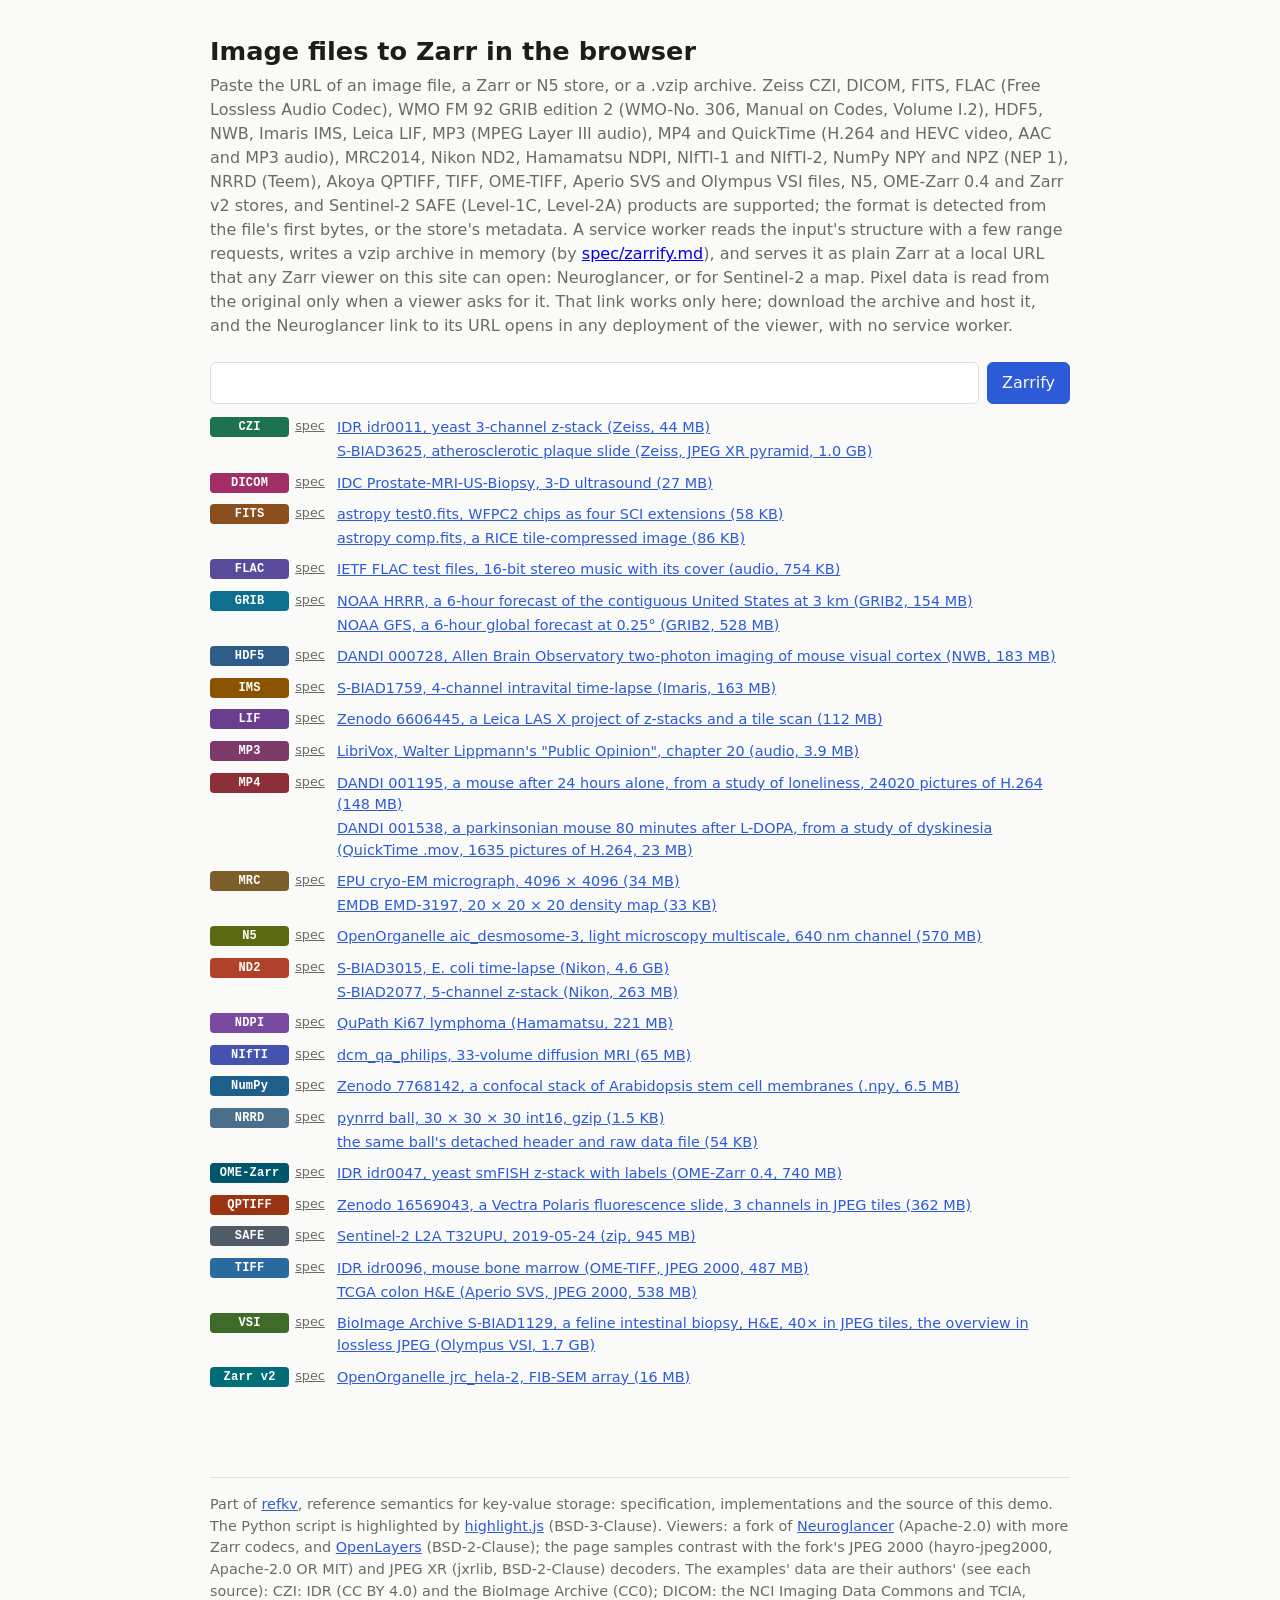
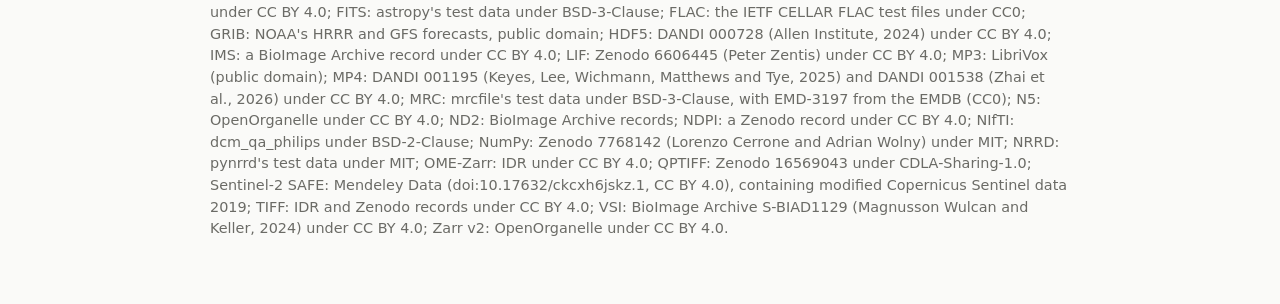
==== commit bdbf43a7: "chore(pages): build image-to-zarr from d-v-b/refkv@7a7f8bee and d-v-b/neuroglancer@775c78ef" ====
--- a/image-to-zarr/index.html
+++ b/image-to-zarr/index.html
@@ -9,11 +9,13 @@
   :root {
     --bg: #fafaf8; --fg: #1d1d1b; --muted: #6b6b66; --line: #deddd8;
     --panel: #ffffff; --accent: #2d5bd7; --error: #b3261e;
+    --py-comment: #6b6b66; --py-string: #1a7f37; --py-keyword: #8250df; --py-builtin: #0550ae; --py-number: #953800;
     font-family: ui-sans-serif, system-ui, -apple-system, "Segoe UI", sans-serif;
   }
   @media (prefers-color-scheme: dark) {
     :root { --bg: #141413; --fg: #ecebe6; --muted: #9b9a94; --line: #34332f;
-      --panel: #1d1d1b; --accent: #8aa8ff; --error: #f2b8b5; }
+      --panel: #1d1d1b; --accent: #8aa8ff; --error: #f2b8b5;
+      --py-comment: #9b9a94; --py-string: #7ee787; --py-keyword: #d2a8ff; --py-builtin: #79c0ff; --py-number: #ffa657; }
   }
   body { background: var(--bg); color: var(--fg); margin: 0; line-height: 1.5; }
   main { max-width: 860px; margin: 0 auto; padding: 32px 16px 64px; }
@@ -56,6 +58,12 @@
   #python pre { background: var(--bg); border: 1px solid var(--line); border-radius: 6px; padding: 12px;
     overflow-x: auto; margin: 0 0 8px; }
   #python pre code { word-break: normal; white-space: pre; }
+  /* the Python script's colors, from highlight.js's classes */
+  .hljs-comment, .hljs-meta { color: var(--py-comment); font-style: italic; }
+  .hljs-string { color: var(--py-string); }
+  .hljs-keyword, .hljs-literal { color: var(--py-keyword); }
+  .hljs-built_in { color: var(--py-builtin); }
+  .hljs-number { color: var(--py-number); }
   button.secondary { background: transparent; color: var(--accent); }
   footer { margin-top: 48px; padding-top: 16px; border-top: 1px solid var(--line); font-size: 0.9rem; color: var(--muted); }
   footer a { color: var(--accent); }
@@ -195,6 +203,7 @@
     </div>
   </section>
   <footer>Part of <a href="https://github.com/d-v-b/refkv">refkv</a>, reference semantics for key-value storage: specification, implementations and the source of this demo.
+    The Python script is highlighted by <a href="https://highlightjs.org/">highlight.js</a> (BSD-3-Clause).
     Viewers: a fork of <a href="https://github.com/google/neuroglancer">Neuroglancer</a> (Apache-2.0) with
     more Zarr codecs, and <a href="https://openlayers.org/">OpenLayers</a> (BSD-2-Clause); the page samples
     contrast with the fork's JPEG 2000 (hayro-jpeg2000, Apache-2.0 OR MIT) and JPEG XR (jxrlib, BSD-2-Clause) decoders.
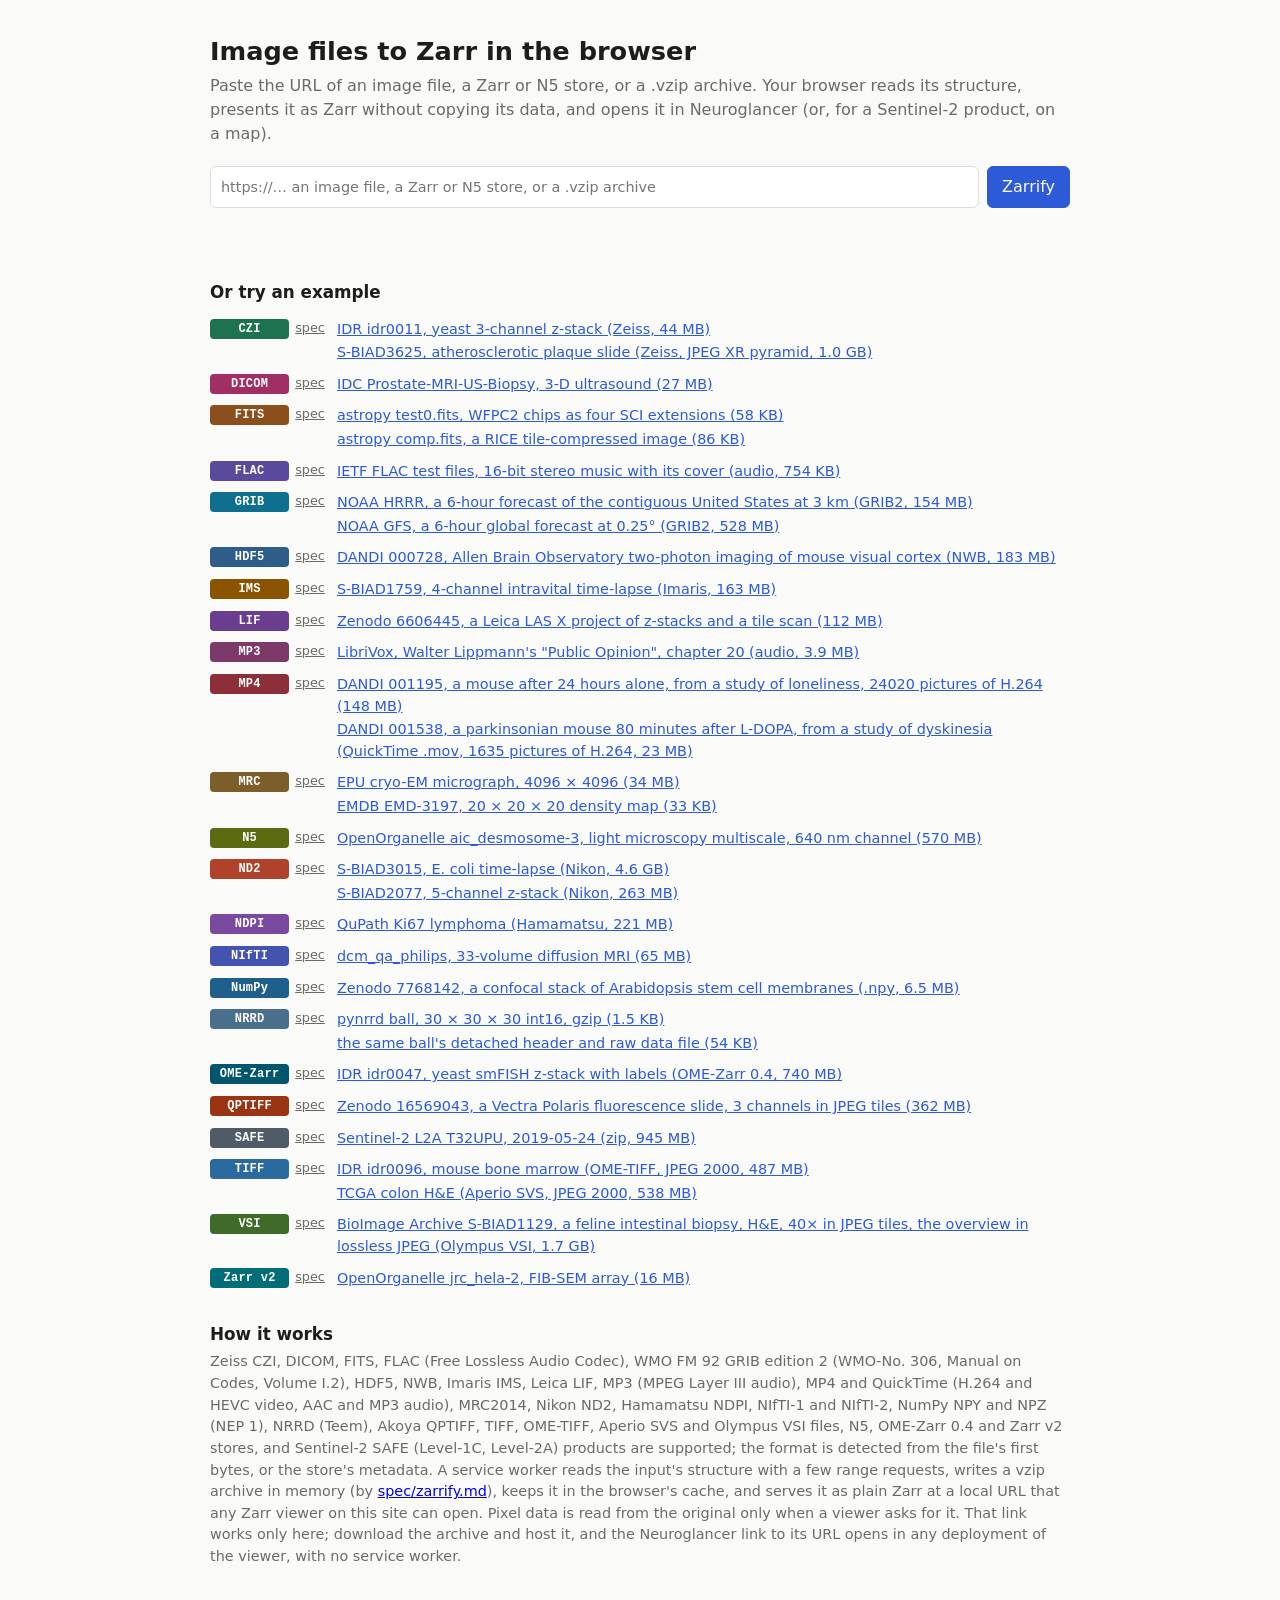
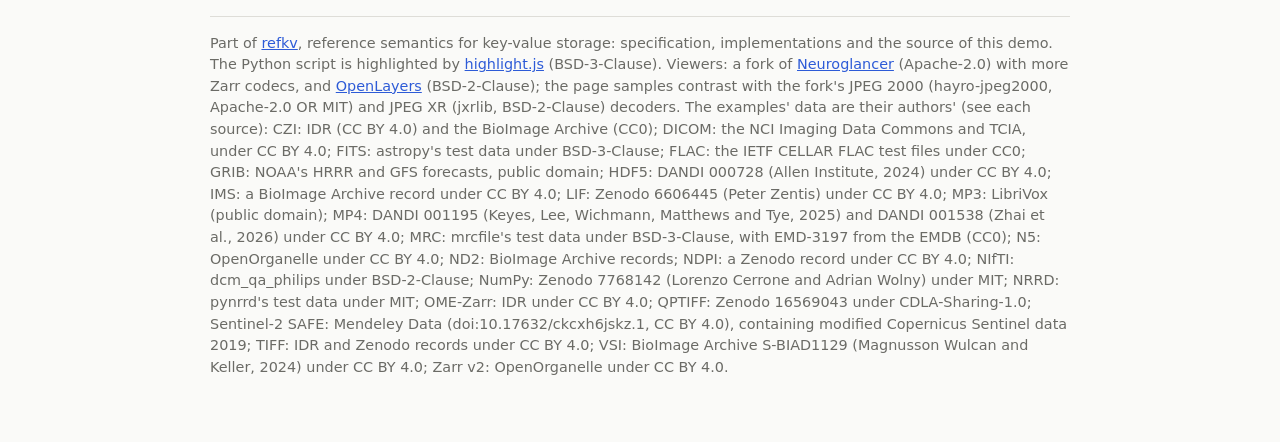
==== commit 29f9dcdb: "chore(pages): build image-to-zarr from d-v-b/refkv@20f46c95 and d-v-b/neuroglancer@775c78ef" ====
--- a/image-to-zarr/index.html
+++ b/image-to-zarr/index.html
@@ -20,7 +20,9 @@
   body { background: var(--bg); color: var(--fg); margin: 0; line-height: 1.5; }
   main { max-width: 860px; margin: 0 auto; padding: 32px 16px 64px; }
   h1 { font-size: 1.6rem; margin: 0 0 4px; }
-  p.lede { color: var(--muted); margin: 0 0 24px; }
+  p.lede { color: var(--muted); margin: 0 0 20px; }
+  h2.part { font-size: 1.05rem; margin: 32px 0 4px; }
+  p.about { color: var(--muted); font-size: 0.9rem; margin: 0; }
   form { display: flex; gap: 8px; flex-wrap: wrap; }
   select { font: inherit; padding: 2px 4px; border: 1px solid var(--line); border-radius: 4px; background: var(--panel); color: var(--fg); }
   input { flex: 1 1 420px; min-width: 0; padding: 8px 10px; font: inherit; font-size: 0.9rem;
@@ -29,12 +31,15 @@
     background: var(--accent); color: var(--bg); cursor: pointer; text-decoration: none; display: inline-block; }
   a.button.secondary { background: transparent; color: var(--accent); }
   #status { margin: 16px 0; color: var(--muted); min-height: 1.5em; }
-  #status.error { color: var(--error); }
+  #status.error { color: var(--error); border: 1px solid var(--error); border-radius: 8px; padding: 12px 16px; }
+  #status.error p { margin: 6px 0 0; color: var(--fg); }
+  #status.error p.help { color: var(--muted); }
   section { background: var(--panel); border: 1px solid var(--line); border-radius: 8px; padding: 16px; margin-top: 16px; }
   code { font-family: ui-monospace, "SF Mono", Menlo, monospace; font-size: 0.85rem; word-break: break-all; }
   table { border-collapse: collapse; width: 100%; font-size: 0.9rem; margin: 8px 0 16px; }
   th, td { text-align: left; padding: 4px 8px; border-bottom: 1px solid var(--line); }
   th { color: var(--muted); font-weight: 500; }
+  td:last-child { overflow-wrap: anywhere; }
   .actions { display: flex; gap: 8px; flex-wrap: wrap; }
   .examples { font-size: 0.9rem; color: var(--muted); margin: 12px 0 0; padding: 0; list-style: none;
     display: grid; grid-template-columns: max-content 1fr; gap: 8px 12px; }
@@ -46,13 +51,16 @@
   .fmt { display: inline-block; min-width: 6.6em; box-sizing: border-box; text-align: center; padding: 1px 7px; border-radius: 4px;
     background: var(--fmt); color: #fff; font: 600 0.75rem/1.5 ui-monospace, "SF Mono", Menlo, monospace;
     letter-spacing: 0.02em; }
-  @media (max-width: 560px) { .examples { grid-template-columns: 1fr; gap: 2px 12px; } .examples dd { margin-bottom: 8px; } }
+  @media (max-width: 560px) {
+    .examples { grid-template-columns: 1fr; gap: 2px 12px; } .examples dd { margin-bottom: 8px; }
+    table { font-size: 0.8rem; } th, td { padding: 4px; }
+  }
   [hidden] { display: none !important; }
   .table { overflow-x: auto; }
   #view-row { margin: 4px 0; }
   #view-note { color: var(--muted); }
   p.share { color: var(--muted); font-size: 0.9rem; margin: 12px 0 0; }
-  #python h2 { font-size: 1rem; margin: 20px 0 4px; }
+  #python h2 { font-size: 1rem; margin: 0 0 4px; }
   #python p { color: var(--muted); font-size: 0.9rem; margin: 0 0 8px; }
   #python p a { color: var(--accent); }
   #python pre { background: var(--bg); border: 1px solid var(--line); border-radius: 6px; padding: 12px;
@@ -72,19 +80,48 @@
 <body>
 <main>
   <h1>Image files to Zarr in the browser</h1>
-  <p class="lede">Paste the URL of an image file, a Zarr or N5 store, or a .vzip archive.
-    Zeiss CZI, DICOM, FITS, FLAC (Free Lossless Audio Codec), WMO FM 92 GRIB edition 2 (WMO-No. 306, Manual on Codes, Volume I.2), HDF5, NWB, Imaris IMS, Leica LIF, MP3 (MPEG Layer III audio), MP4 and QuickTime (H.264 and HEVC video, AAC and MP3 audio), MRC2014, Nikon ND2, Hamamatsu NDPI, NIfTI-1 and NIfTI-2, NumPy NPY and NPZ (NEP 1), NRRD (Teem), Akoya QPTIFF, TIFF, OME-TIFF, Aperio SVS and Olympus VSI files, N5, OME-Zarr 0.4 and Zarr v2 stores, and Sentinel-2 SAFE (Level-1C, Level-2A) products are supported;
-    the format is detected from the file's
-    first bytes, or the store's metadata. A service worker reads the input's structure with a few range
-    requests, writes a vzip archive in memory (by <a href="https://github.com/d-v-b/refkv/blob/main/spec/zarrify.md">spec/zarrify.md</a>),
-    and serves it as plain Zarr at a local URL that any Zarr viewer on this site can open: Neuroglancer, or
-    for Sentinel-2 a map. Pixel data is read from the original only when a viewer asks for it.
-    That link works only here; download the archive and host it, and the Neuroglancer link to its URL
-    opens in any deployment of the viewer, with no service worker.</p>
+  <p class="lede">Paste the URL of an image file, a Zarr or N5 store, or a .vzip archive. Your browser
+    reads its structure, presents it as Zarr without copying its data, and opens it in Neuroglancer
+    (or, for a Sentinel-2 product, on a map).</p>
   <form id="form">
-    <input id="url" type="url" required aria-label="image file or refkv URL">
+    <input id="url" type="url" required aria-label="image file or refkv URL"
+      placeholder="https://… an image file, a Zarr or N5 store, or a .vzip archive">
     <button type="submit">Zarrify</button>
   </form>
+  <div id="status" role="status"></div>
+  <section id="result" hidden>
+    <div><strong id="name"></strong></div>
+    <div id="view-row" hidden><label>Show <select id="view" aria-label="what to show"></select></label></div>
+    <div id="view-note"></div>
+    <div>Neuroglancer source: <code id="zarr-url"></code></div>
+    <div class="table"><table><thead><tr><th>array</th><th>shape</th><th>chunk</th><th>data type</th><th>codecs</th></tr></thead>
+      <tbody id="levels"></tbody></table></div>
+    <div class="actions">
+      <a class="button" id="open-ng" target="_blank" rel="noopener">Open in Neuroglancer</a>
+      <a class="button" id="open-map" target="_blank" rel="noopener" hidden>View on a map</a>
+      <a class="button secondary" id="download">Download .vzip</a>
+    </div>
+    <p class="share" id="share-local">This Neuroglancer link opens only on this site, in a browser where this page
+      has zarrified the file: the page's service worker answers its reads. To share a link, download the .vzip,
+      put it on a server that allows cross-origin reads (CORS), and open its URL here. The link then names the
+      archive (<code>&lt;archive url&gt;|vzip:&lt;path&gt;|zarr3:</code>), which any deployment of the Neuroglancer fork opens.
+      The archive refers to the original's bytes by URL, so it stays small, and pins each source's size.</p>
+    <p class="share" id="share-archive" hidden>This Neuroglancer link names the archive itself
+      (<code>&lt;archive url&gt;|vzip:&lt;path&gt;|zarr3:</code>): share it, and any deployment of the Neuroglancer
+      fork opens it, with no service worker.</p>
+  </section>
+  <section id="python" hidden>
+    <h2>In Python</h2>
+    <p>This script builds the same Zarr hierarchy with refkv and opens it with zarr-python. Its header
+      declares its dependencies (<a href="https://peps.python.org/pep-0723/">PEP 723</a>), so
+      <code id="python-run"></code> runs it, with <a href="https://docs.astral.sh/uv/">uv</a>.</p>
+    <pre><code id="python-code"></code></pre>
+    <div class="actions">
+      <button type="button" class="secondary" id="python-copy">Copy</button>
+      <a class="button secondary" id="python-save">Download script</a>
+    </div>
+  </section>
+  <h2 class="part">Or try an example</h2>
   <!-- The blocks between `profiles:` markers are filled by js/build.mjs from the profile registry
        (spec/zarrify/profiles/) and each format's demo/examples/<format>.html, with its
        examples' sources and licenses. -->
@@ -169,39 +206,15 @@
     <dt><span class="fmt" style="--fmt: #006d77">Zarr v2</span> <a class="spec" href="https://github.com/d-v-b/refkv/blob/main/spec/zarrify/zarr2.md" title="how refkv zarrifies Zarr v2">spec</a></dt>
     <dd><a href="#" id="example-zarr2" data-url="https://janelia-cosem-datasets.s3.amazonaws.com/jrc_hela-2/jrc_hela-2.zarr/recon-1/em/fibsem-uint8/s4/">OpenOrganelle jrc_hela-2, FIB-SEM array (16 MB)</a></dd>
   </dl>
-  <div id="status" role="status"></div>
-  <section id="result" hidden>
-    <div><strong id="name"></strong></div>
-    <div id="view-row" hidden><label>Show <select id="view" aria-label="what to show"></select></label></div>
-    <div id="view-note"></div>
-    <div>Neuroglancer source: <code id="zarr-url"></code></div>
-    <div class="table"><table><thead><tr><th>array</th><th>shape</th><th>chunk</th><th>data type</th><th>codecs</th></tr></thead>
-      <tbody id="levels"></tbody></table></div>
-    <div class="actions">
-      <a class="button" id="open-ng" target="_blank" rel="noopener">Open in Neuroglancer</a>
-      <a class="button" id="open-map" target="_blank" rel="noopener" hidden>View on a map</a>
-      <a class="button secondary" id="download">Download .vzip</a>
-    </div>
-    <p class="share" id="share-local">This Neuroglancer link opens only on this site, in a browser where this page
-      has zarrified the file: the page's service worker answers its reads. To share a link, download the .vzip,
-      put it on a server that allows cross-origin reads (CORS), and open its URL here. The link then names the
-      archive (<code>&lt;archive url&gt;|vzip:&lt;path&gt;|zarr3:</code>), which any deployment of the Neuroglancer fork opens.
-      The archive refers to the original's bytes by URL, so it stays small, and pins each source's size.</p>
-    <p class="share" id="share-archive" hidden>This Neuroglancer link names the archive itself
-      (<code>&lt;archive url&gt;|vzip:&lt;path&gt;|zarr3:</code>): share it, and any deployment of the Neuroglancer
-      fork opens it, with no service worker.</p>
-    <div id="python">
-      <h2>In Python</h2>
-      <p>This script builds the same Zarr hierarchy with refkv and opens it with zarr-python. Its header
-        declares its dependencies (<a href="https://peps.python.org/pep-0723/">PEP 723</a>), so
-        <code id="python-run"></code> runs it, with <a href="https://docs.astral.sh/uv/">uv</a>.</p>
-      <pre><code id="python-code"></code></pre>
-      <div class="actions">
-        <button type="button" class="secondary" id="python-copy">Copy</button>
-        <a class="button secondary" id="python-save">Download script</a>
-      </div>
-    </div>
-  </section>
+  <h2 class="part">How it works</h2>
+  <p class="about">Zeiss CZI, DICOM, FITS, FLAC (Free Lossless Audio Codec), WMO FM 92 GRIB edition 2 (WMO-No. 306, Manual on Codes, Volume I.2), HDF5, NWB, Imaris IMS, Leica LIF, MP3 (MPEG Layer III audio), MP4 and QuickTime (H.264 and HEVC video, AAC and MP3 audio), MRC2014, Nikon ND2, Hamamatsu NDPI, NIfTI-1 and NIfTI-2, NumPy NPY and NPZ (NEP 1), NRRD (Teem), Akoya QPTIFF, TIFF, OME-TIFF, Aperio SVS and Olympus VSI files, N5, OME-Zarr 0.4 and Zarr v2 stores, and Sentinel-2 SAFE (Level-1C, Level-2A) products are supported;
+    the format is detected from the file's first bytes, or the store's metadata. A service worker reads
+    the input's structure with a few range requests, writes a vzip archive in memory (by
+    <a href="https://github.com/d-v-b/refkv/blob/main/spec/zarrify.md">spec/zarrify.md</a>), keeps it
+    in the browser's cache, and serves it as plain Zarr at a local URL that any Zarr viewer on this site
+    can open. Pixel data is read from the original only when a viewer asks for it. That link works only
+    here; download the archive and host it, and the Neuroglancer link to its URL opens in any deployment
+    of the viewer, with no service worker.</p>
   <footer>Part of <a href="https://github.com/d-v-b/refkv">refkv</a>, reference semantics for key-value storage: specification, implementations and the source of this demo.
     The Python script is highlighted by <a href="https://highlightjs.org/">highlight.js</a> (BSD-3-Clause).
     Viewers: a fork of <a href="https://github.com/google/neuroglancer">Neuroglancer</a> (Apache-2.0) with
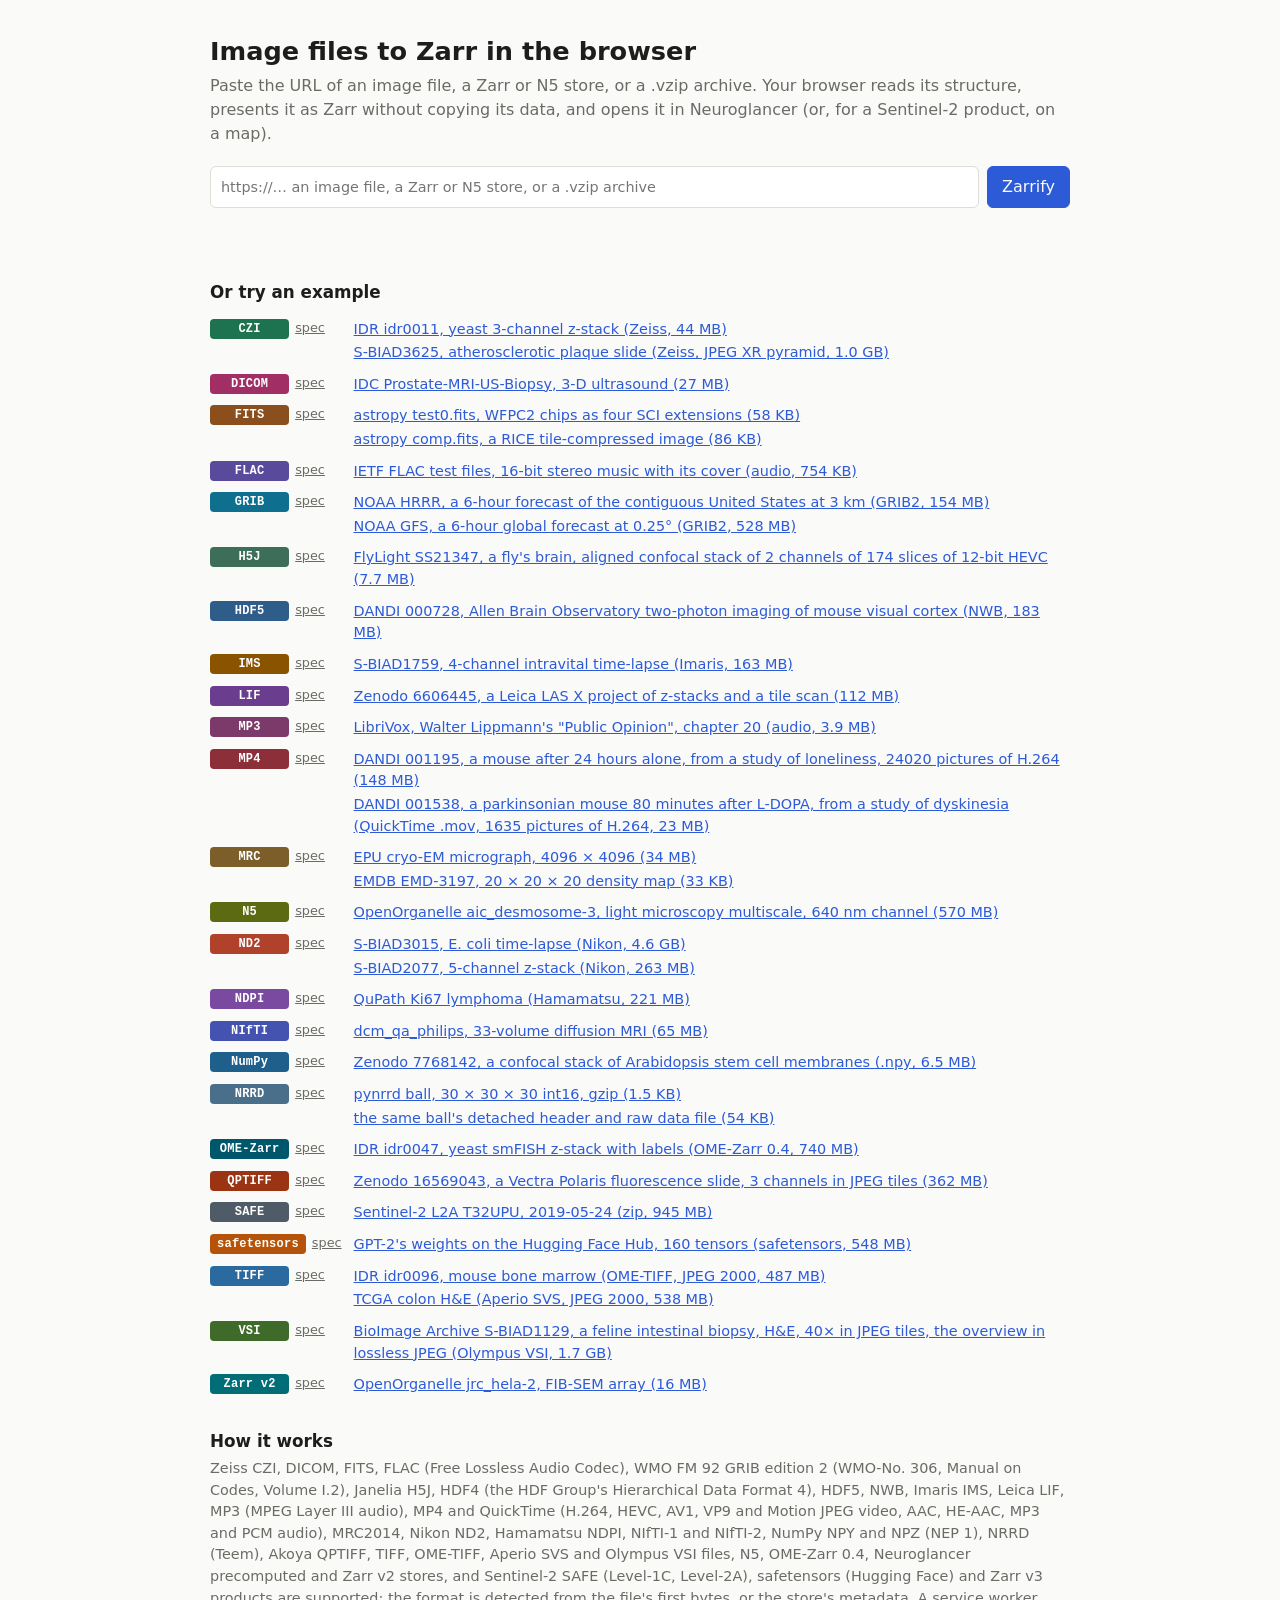
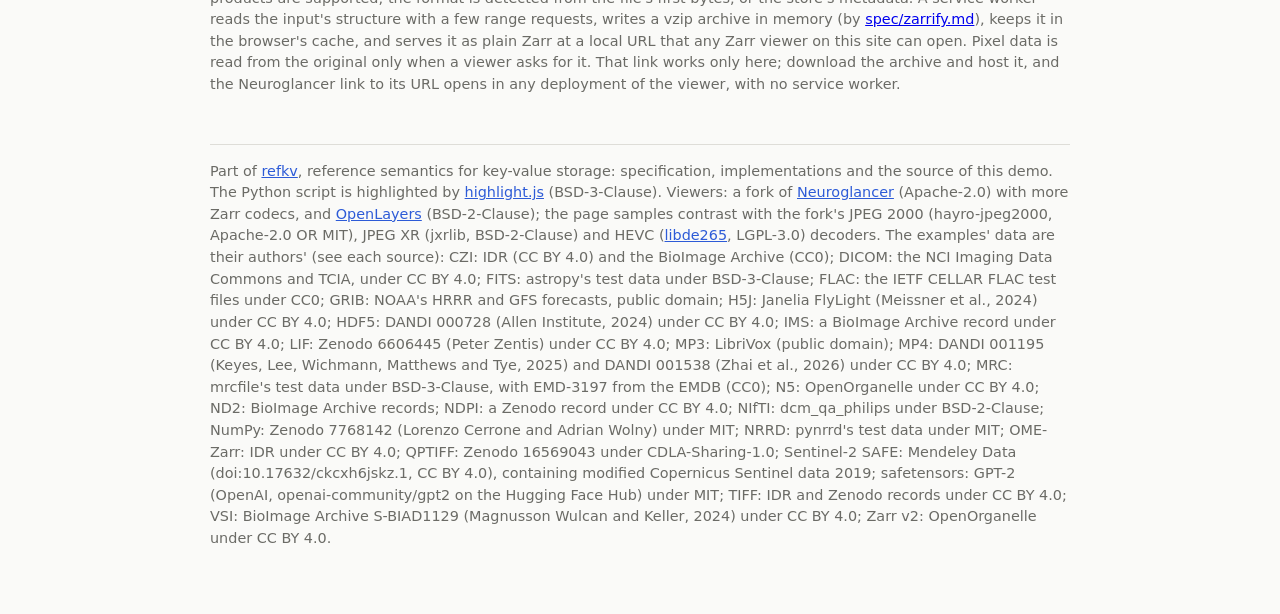
==== commit 0c641a5e: "chore(pages): build image-to-zarr from d-v-b/refkv@38bc6c41 and d-v-b/neuroglancer@9c070ea7" ====
--- a/image-to-zarr/index.html
+++ b/image-to-zarr/index.html
@@ -145,7 +145,10 @@
     <dt><span class="fmt" style="--fmt: #0f6f8f">GRIB</span> <a class="spec" href="https://github.com/d-v-b/refkv/blob/main/spec/zarrify/grib.md" title="how refkv zarrifies GRIB">spec</a></dt>
     <dd><a href="#" id="example-grib-hrrr" data-url="https://noaa-hrrr-bdp-pds.s3.amazonaws.com/hrrr.20261029/conus/hrrr.t00z.wrfsfcf06.grib2">NOAA HRRR, a 6-hour forecast of the contiguous United States at 3 km (GRIB2, 154 MB)</a>
       <a href="#" id="example-grib-gfs" data-url="https://noaa-gfs-bdp-pds.s3.amazonaws.com/gfs.20261029/00/atmos/gfs.t00z.pgrb2.0p25.f006">NOAA GFS, a 6-hour global forecast at 0.25° (GRIB2, 528 MB)</a></dd>
-    <!-- source: DANDI 000728 version 0.240827.1809 (CC BY 4.0, doi:10.48324/dandi.000728/0.240827.1809), the Allen Institute's "Visual Coding - Optical Physiology" (Allen Brain Observatory): mouse 491604967's session 501343881, stimulus set C (sub-491604967/sub-491604967_ses-501343881-StimC_behavior+image+ophys.nwb), an NWB file of 9125 objects, of which the page shows those Neuroglancer decodes, first the two-photon imaging plane's maximum intensity projection (its traces and stimulus movies are deflated, numcodecs.zlib, which the Neuroglancer fork does not decode); served by DANDI's S3 bucket with CORS; its blob URL names its content, so it does not change. -->
+    <!-- source: Janelia FlyLight's Split-GAL4 Omnibus Broad release (CC BY 4.0), the split-GAL4 images published beside "A split-GAL4 driver line resource for Drosophila neuron types" (Meissner et al., eLife 2024, doi:10.7554/eLife.98405): line SS21347, a male's brain imaged at 20x on 2015-11-17 and aligned to the JRC2018 unisex template (Split-GAL4 Omnibus Broad/SS21347/SS21347-20151117_32_D4-m-20x-brain-Split_GAL4-JRC2018_Unisex_20x_HR-aligned_stack.h5j), an H5J file of two channels of 12-bit monochrome HEVC, the signal and the neuropil reference; served by the janelia-flylight-imagery bucket (AWS Open Data) with CORS and range requests. -->
+    <dt><span class="fmt" style="--fmt: #3d6e5a">H5J</span> <a class="spec" href="https://github.com/d-v-b/refkv/blob/main/spec/zarrify/h5j.md" title="how refkv zarrifies H5J">spec</a></dt>
+    <dd><a href="#" id="example-h5j" data-url="https://s3.amazonaws.com/janelia-flylight-imagery/Split-GAL4+Omnibus+Broad/SS21347/SS21347-20151117_32_D4-m-20x-brain-Split_GAL4-JRC2018_Unisex_20x_HR-aligned_stack.h5j">FlyLight SS21347, a fly's brain, aligned confocal stack of 2 channels of 174 slices of 12-bit HEVC (7.7 MB)</a></dd>
+    <!-- source: DANDI 000728 version 0.240827.1809 (CC BY 4.0, doi:10.48324/dandi.000728/0.240827.1809), the Allen Institute's "Visual Coding - Optical Physiology" (Allen Brain Observatory): mouse 491604967's session 501343881, stimulus set C (sub-491604967/sub-491604967_ses-501343881-StimC_behavior+image+ophys.nwb), an NWB file of 9125 objects, of which the page shows those Neuroglancer decodes, first the largest image, the natural movie stimulus (stimulus/templates/natural_movie_one/data, deflated, numcodecs.zlib); served by DANDI's S3 bucket with CORS; its blob URL names its content, so it does not change. -->
     <dt><span class="fmt" style="--fmt: #2f5d8a">HDF5</span> <a class="spec" href="https://github.com/d-v-b/refkv/blob/main/spec/zarrify/hdf5.md" title="how refkv zarrifies HDF5">spec</a></dt>
     <dd><a href="#" id="example-hdf5" data-url="https://dandiarchive.s3.amazonaws.com/blobs/0a5/f64/0a5f6405-d361-4d9e-8fde-8ca00be0f3b4">DANDI 000728, Allen Brain Observatory two-photon imaging of mouse visual cortex (NWB, 183 MB)</a></dd>
     <!-- source: BioImage Archive S-BIAD1759 (CC BY 4.0). -->
@@ -195,6 +198,9 @@
     <!-- source: Sentinel-2 L2A tile T32UPU of 2019-05-24, from Mendeley Data doi:10.17632/ckcxh6jskz.1 by Lukas Graf (CC BY 4.0); contains modified Copernicus Sentinel data 2019. The URL is Mendeley's own S3 object, which may not stay stable. -->
     <dt><span class="fmt" style="--fmt: #4f5b66">SAFE</span> <a class="spec" href="https://github.com/d-v-b/refkv/blob/main/spec/zarrify/safe.md" title="how refkv zarrifies SAFE">spec</a></dt>
     <dd><a href="#" id="example-safe" data-url="https://prod-dcd-datasets-public-files-eu-west-1.s3.eu-west-1.amazonaws.com/4ee3c7fe-7ed9-489f-98d7-708ba7f426f9">Sentinel-2 L2A T32UPU, 2019-05-24 (zip, 945 MB)</a></dd>
+    <!-- source: GPT-2's weights (openai-community/gpt2, MIT) on the Hugging Face Hub, model.safetensors at commit 607a30d7: 160 float32 tensors, 548 MB; a `resolve` URL redirects, with CORS, to a CDN that serves ranges. -->
+    <dt><span class="fmt" style="--fmt: #b45309">safetensors</span> <a class="spec" href="https://github.com/d-v-b/refkv/blob/main/spec/zarrify/safetensors.md" title="how refkv zarrifies safetensors">spec</a></dt>
+    <dd><a href="#" id="example-safetensors" data-url="https://huggingface.co/openai-community/gpt2/resolve/607a30d783dfa663caf39e06633721c8d4cfcd7e/model.safetensors">GPT-2's weights on the Hugging Face Hub, 160 tensors (safetensors, 548 MB)</a></dd>
     <!-- source: IDR idr0096 (CC BY 4.0); TCGA-CM-4752 (Zenodo 7189465, CC BY 4.0). Zenodo can be slow to serve range requests. -->
     <dt><span class="fmt" style="--fmt: #2b6a9e">TIFF</span> <a class="spec" href="https://github.com/d-v-b/refkv/blob/main/spec/zarrify/tiff.md" title="how refkv zarrifies TIFF">spec</a></dt>
     <dd><a href="#" id="example" data-url="https://ftp.ebi.ac.uk/pub/databases/IDR/idr0096-tratwal-marrowquant/20210609-ftp-ome-tiffs/4000_d11_m5_LT_2%20(20x_01).ome.tiff">IDR idr0096, mouse bone marrow (OME-TIFF, JPEG 2000, 487 MB)</a>
@@ -207,7 +213,7 @@
     <dd><a href="#" id="example-zarr2" data-url="https://janelia-cosem-datasets.s3.amazonaws.com/jrc_hela-2/jrc_hela-2.zarr/recon-1/em/fibsem-uint8/s4/">OpenOrganelle jrc_hela-2, FIB-SEM array (16 MB)</a></dd>
   </dl>
   <h2 class="part">How it works</h2>
-  <p class="about">Zeiss CZI, DICOM, FITS, FLAC (Free Lossless Audio Codec), WMO FM 92 GRIB edition 2 (WMO-No. 306, Manual on Codes, Volume I.2), HDF5, NWB, Imaris IMS, Leica LIF, MP3 (MPEG Layer III audio), MP4 and QuickTime (H.264 and HEVC video, AAC and MP3 audio), MRC2014, Nikon ND2, Hamamatsu NDPI, NIfTI-1 and NIfTI-2, NumPy NPY and NPZ (NEP 1), NRRD (Teem), Akoya QPTIFF, TIFF, OME-TIFF, Aperio SVS and Olympus VSI files, N5, OME-Zarr 0.4 and Zarr v2 stores, and Sentinel-2 SAFE (Level-1C, Level-2A) products are supported;
+  <p class="about">Zeiss CZI, DICOM, FITS, FLAC (Free Lossless Audio Codec), WMO FM 92 GRIB edition 2 (WMO-No. 306, Manual on Codes, Volume I.2), Janelia H5J, HDF4 (the HDF Group's Hierarchical Data Format 4), HDF5, NWB, Imaris IMS, Leica LIF, MP3 (MPEG Layer III audio), MP4 and QuickTime (H.264, HEVC, AV1, VP9 and Motion JPEG video, AAC, HE-AAC, MP3 and PCM audio), MRC2014, Nikon ND2, Hamamatsu NDPI, NIfTI-1 and NIfTI-2, NumPy NPY and NPZ (NEP 1), NRRD (Teem), Akoya QPTIFF, TIFF, OME-TIFF, Aperio SVS and Olympus VSI files, N5, OME-Zarr 0.4, Neuroglancer precomputed and Zarr v2 stores, and Sentinel-2 SAFE (Level-1C, Level-2A), safetensors (Hugging Face) and Zarr v3 products are supported;
     the format is detected from the file's first bytes, or the store's metadata. A service worker reads
     the input's structure with a few range requests, writes a vzip archive in memory (by
     <a href="https://github.com/d-v-b/refkv/blob/main/spec/zarrify.md">spec/zarrify.md</a>), keeps it
@@ -219,9 +225,10 @@
     The Python script is highlighted by <a href="https://highlightjs.org/">highlight.js</a> (BSD-3-Clause).
     Viewers: a fork of <a href="https://github.com/google/neuroglancer">Neuroglancer</a> (Apache-2.0) with
     more Zarr codecs, and <a href="https://openlayers.org/">OpenLayers</a> (BSD-2-Clause); the page samples
-    contrast with the fork's JPEG 2000 (hayro-jpeg2000, Apache-2.0 OR MIT) and JPEG XR (jxrlib, BSD-2-Clause) decoders.
+    contrast with the fork's JPEG 2000 (hayro-jpeg2000, Apache-2.0 OR MIT), JPEG XR (jxrlib, BSD-2-Clause) and HEVC
+    (<a href="https://github.com/strukturag/libde265">libde265</a>, LGPL-3.0) decoders.
     The examples' data are their authors' (see each source):
-    CZI: IDR (CC BY 4.0) and the BioImage Archive (CC0); DICOM: the NCI Imaging Data Commons and TCIA, under CC BY 4.0; FITS: astropy's test data under BSD-3-Clause; FLAC: the IETF CELLAR FLAC test files under CC0; GRIB: NOAA's HRRR and GFS forecasts, public domain; HDF5: DANDI 000728 (Allen Institute, 2024) under CC BY 4.0; IMS: a BioImage Archive record under CC BY 4.0; LIF: Zenodo 6606445 (Peter Zentis) under CC BY 4.0; MP3: LibriVox (public domain); MP4: DANDI 001195 (Keyes, Lee, Wichmann, Matthews and Tye, 2025) and DANDI 001538 (Zhai et al., 2026) under CC BY 4.0; MRC: mrcfile's test data under BSD-3-Clause, with EMD-3197 from the EMDB (CC0); N5: OpenOrganelle under CC BY 4.0; ND2: BioImage Archive records; NDPI: a Zenodo record under CC BY 4.0; NIfTI: dcm_qa_philips under BSD-2-Clause; NumPy: Zenodo 7768142 (Lorenzo Cerrone and Adrian Wolny) under MIT; NRRD: pynrrd's test data under MIT; OME-Zarr: IDR under CC BY 4.0; QPTIFF: Zenodo 16569043 under CDLA-Sharing-1.0; Sentinel-2 SAFE: Mendeley Data (doi:10.17632/ckcxh6jskz.1, CC BY 4.0), containing modified Copernicus Sentinel data 2019; TIFF: IDR and Zenodo records under CC BY 4.0; VSI: BioImage Archive S-BIAD1129 (Magnusson Wulcan and Keller, 2024) under CC BY 4.0; Zarr v2: OpenOrganelle under CC BY 4.0.</footer>
+    CZI: IDR (CC BY 4.0) and the BioImage Archive (CC0); DICOM: the NCI Imaging Data Commons and TCIA, under CC BY 4.0; FITS: astropy's test data under BSD-3-Clause; FLAC: the IETF CELLAR FLAC test files under CC0; GRIB: NOAA's HRRR and GFS forecasts, public domain; H5J: Janelia FlyLight (Meissner et al., 2024) under CC BY 4.0; HDF5: DANDI 000728 (Allen Institute, 2024) under CC BY 4.0; IMS: a BioImage Archive record under CC BY 4.0; LIF: Zenodo 6606445 (Peter Zentis) under CC BY 4.0; MP3: LibriVox (public domain); MP4: DANDI 001195 (Keyes, Lee, Wichmann, Matthews and Tye, 2025) and DANDI 001538 (Zhai et al., 2026) under CC BY 4.0; MRC: mrcfile's test data under BSD-3-Clause, with EMD-3197 from the EMDB (CC0); N5: OpenOrganelle under CC BY 4.0; ND2: BioImage Archive records; NDPI: a Zenodo record under CC BY 4.0; NIfTI: dcm_qa_philips under BSD-2-Clause; NumPy: Zenodo 7768142 (Lorenzo Cerrone and Adrian Wolny) under MIT; NRRD: pynrrd's test data under MIT; OME-Zarr: IDR under CC BY 4.0; QPTIFF: Zenodo 16569043 under CDLA-Sharing-1.0; Sentinel-2 SAFE: Mendeley Data (doi:10.17632/ckcxh6jskz.1, CC BY 4.0), containing modified Copernicus Sentinel data 2019; safetensors: GPT-2 (OpenAI, openai-community/gpt2 on the Hugging Face Hub) under MIT; TIFF: IDR and Zenodo records under CC BY 4.0; VSI: BioImage Archive S-BIAD1129 (Magnusson Wulcan and Keller, 2024) under CC BY 4.0; Zarr v2: OpenOrganelle under CC BY 4.0.</footer>
 </main>
 <script type="module" src="demo.js"></script>
 </body>
